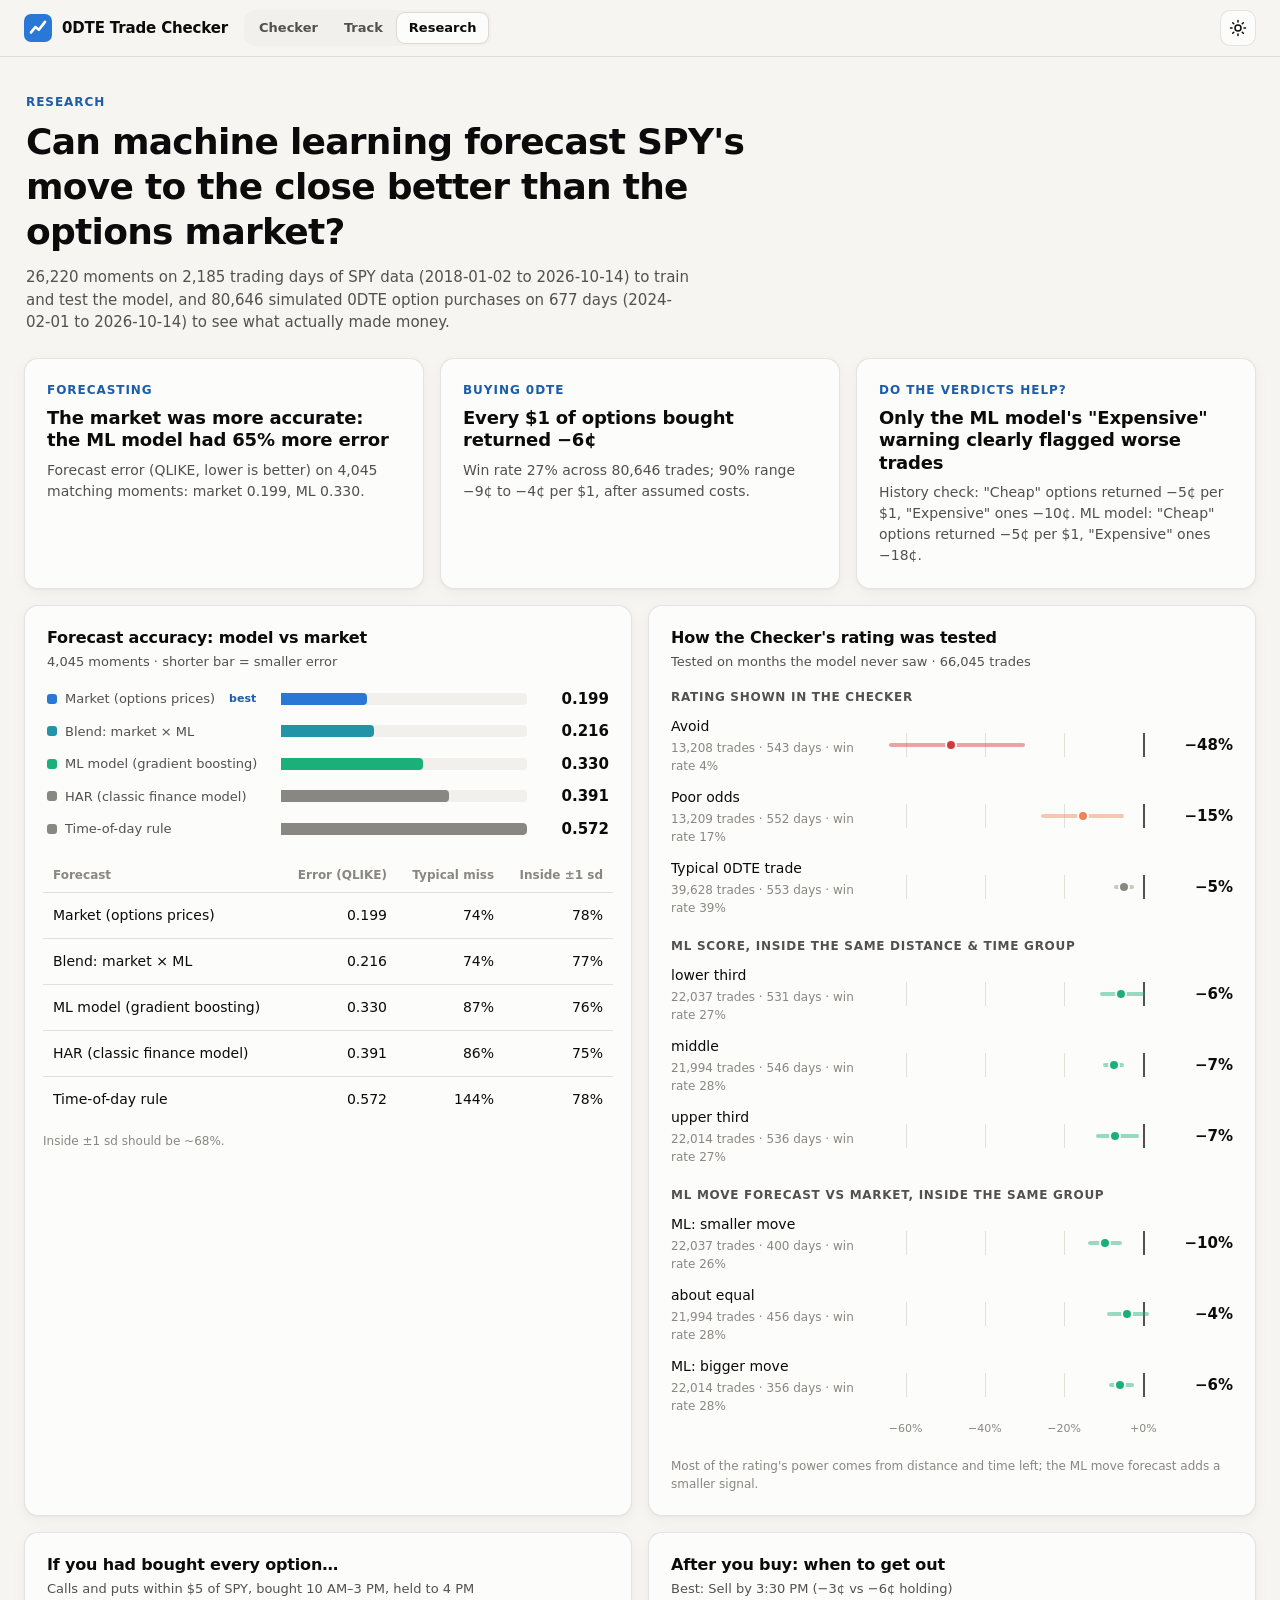
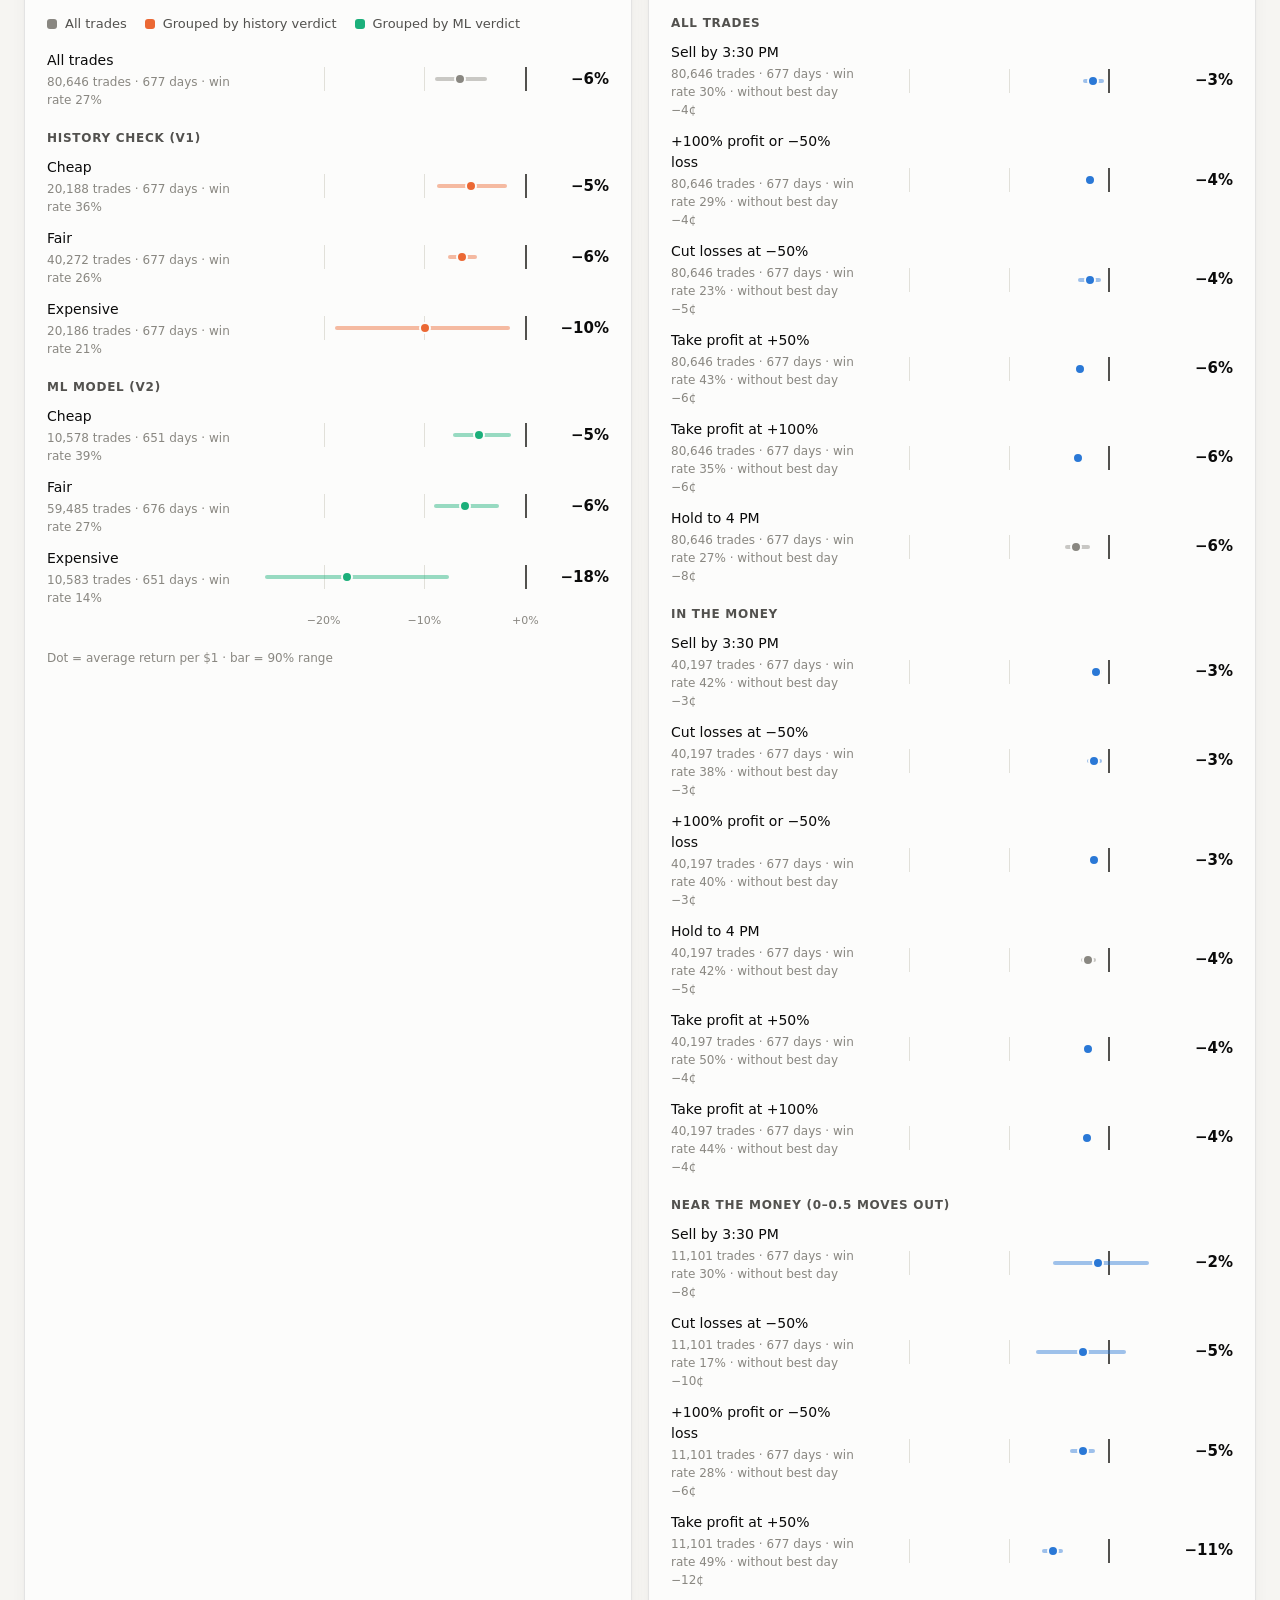
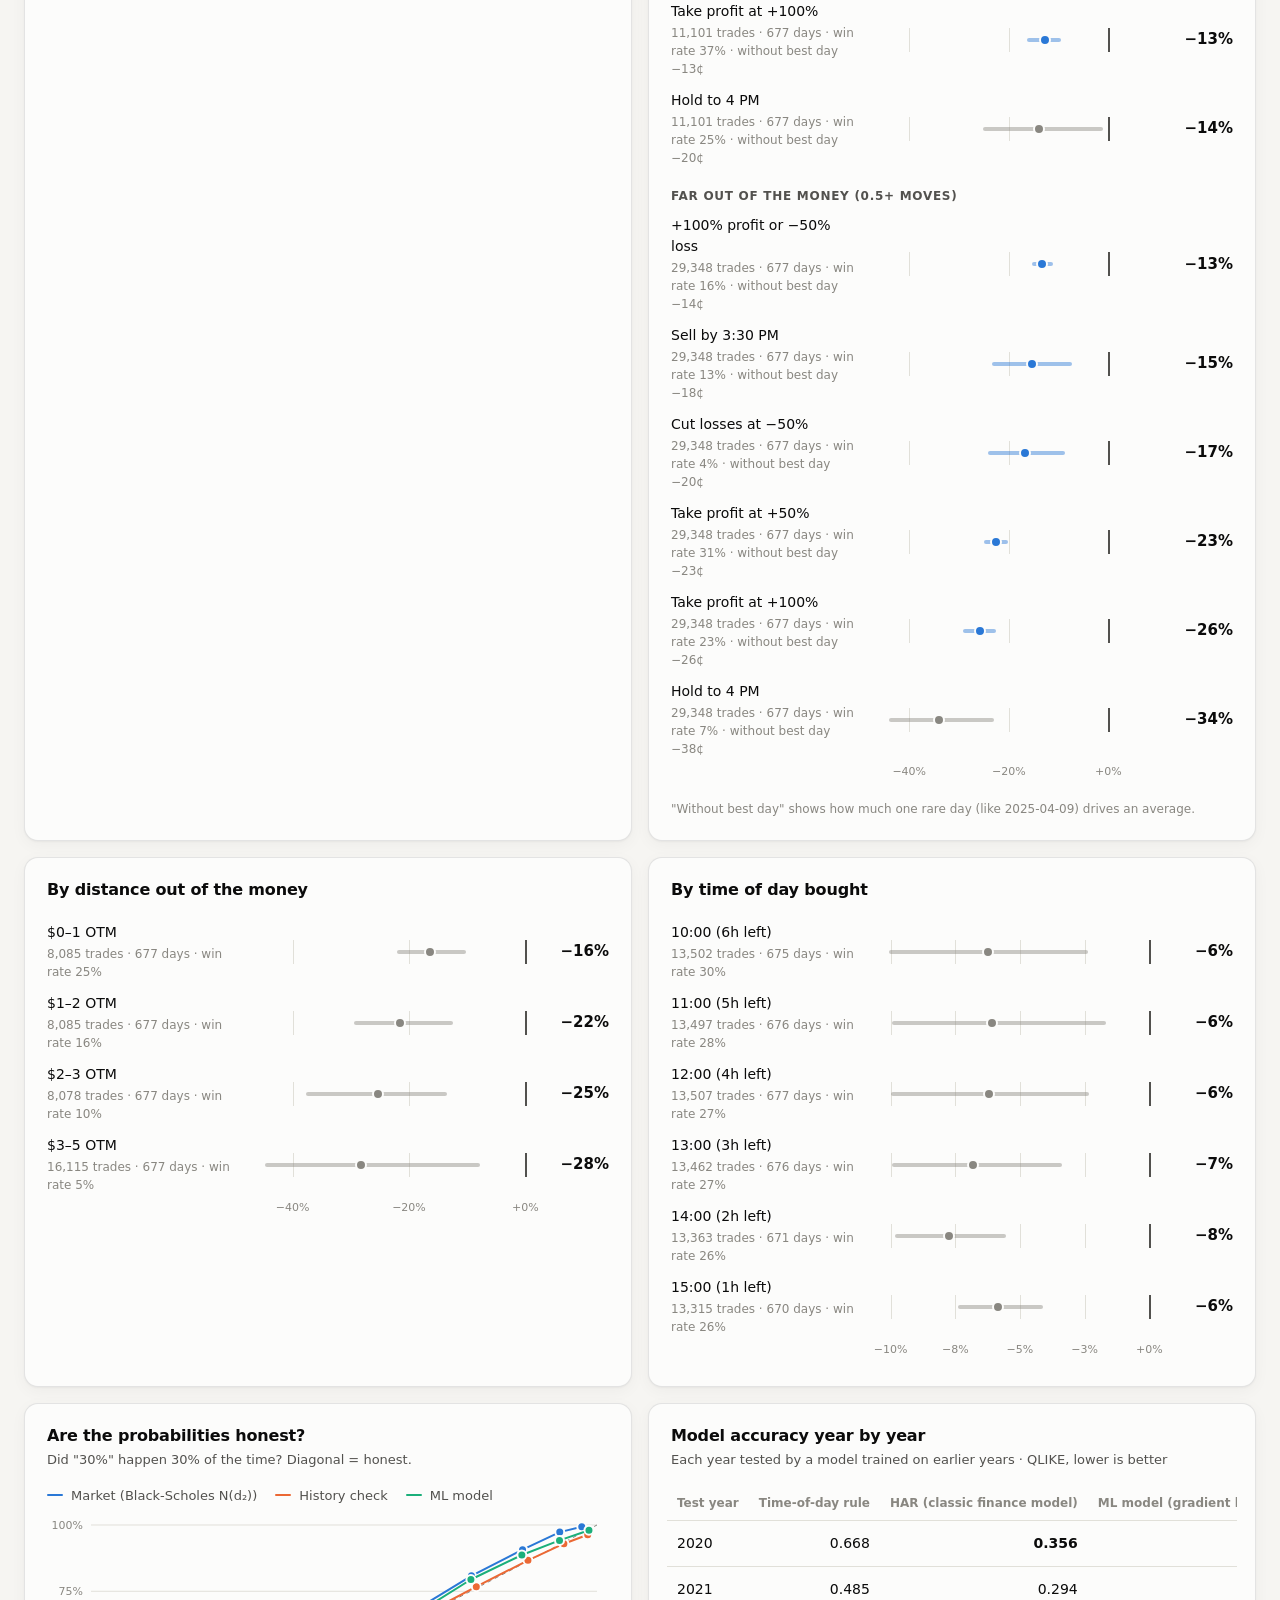
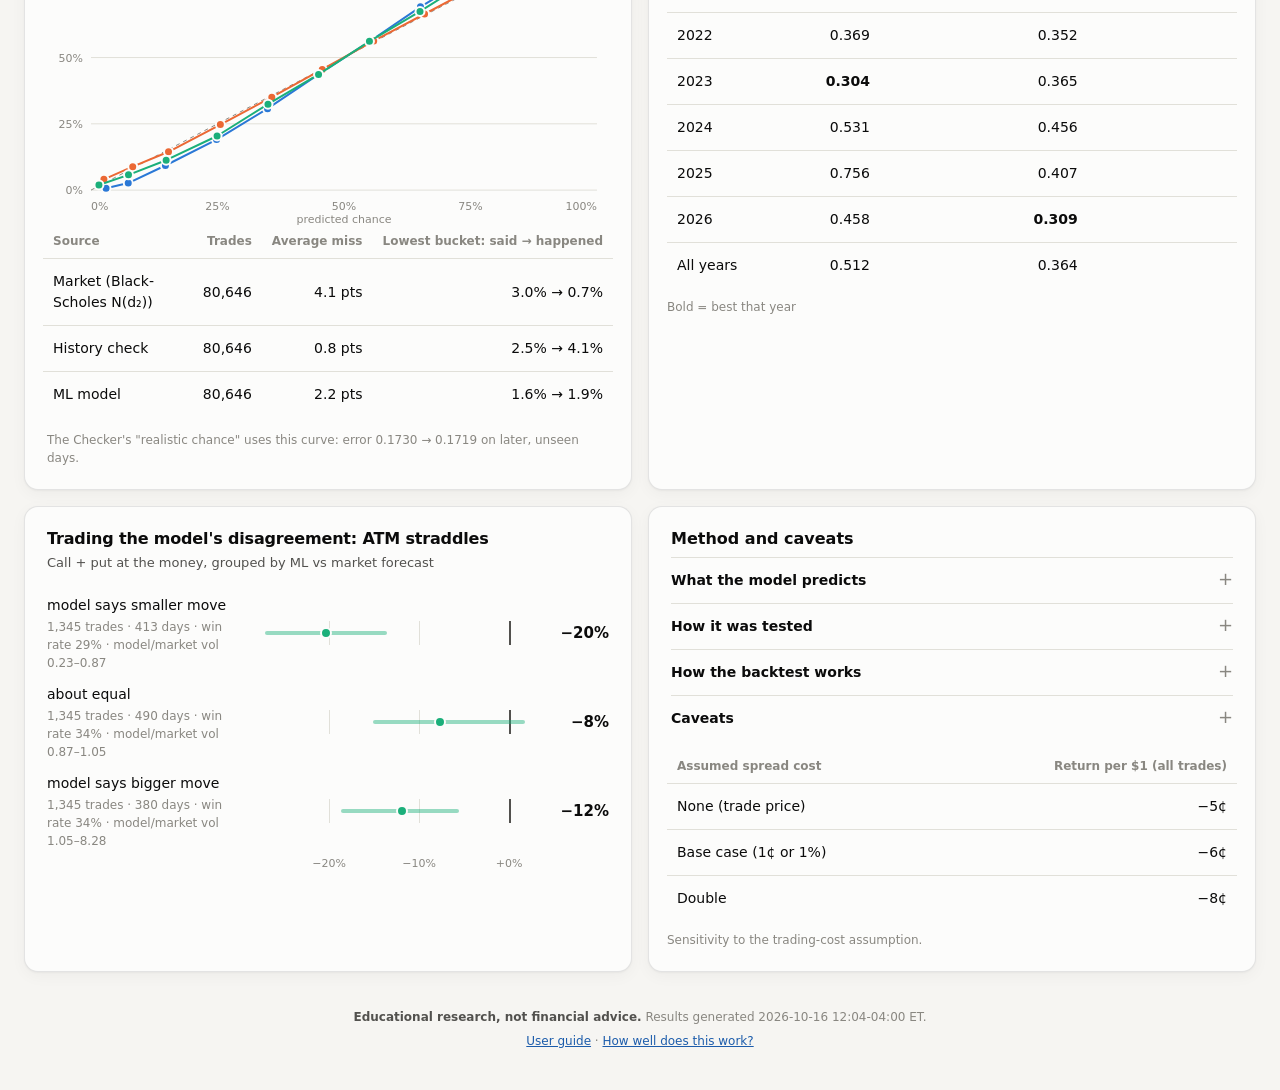
==== web/research.html @ 6789dfda "Add ML trade rating, backtest research, tracker, and trading-desk UI Research (research/, data/archi" ====
<!doctype html>
<html lang="en">
<head>
  <meta charset="utf-8">
  <meta name="viewport" content="width=device-width, initial-scale=1">
  <title>0DTE Research</title>
  <meta name="description" content="Backtest of buying 0DTE SPY options, and whether a machine-learning model forecasts SPY's move to the close better than the options market.">
  <link rel="icon" href="data:image/svg+xml,<svg xmlns='http://www.w3.org/2000/svg' viewBox='0 0 32 32'><rect width='32' height='32' rx='8' fill='%232a78d6'/><path d='M8 21l5-6 4 3 7-9' stroke='white' stroke-width='3' fill='none' stroke-linecap='round' stroke-linejoin='round'/></svg>">
  <link rel="stylesheet" href="styles.css">
  <script>
    try { const t = localStorage.getItem("theme"); if (t) document.documentElement.dataset.theme = t; } catch (e) {}
  </script>
</head>
<body class="app">
  <header class="topbar">
    <div class="topbar-inner">
      <a class="brand" href="/" aria-label="0DTE Trade Checker home">
        <svg class="brand-mark" viewBox="0 0 32 32" aria-hidden="true"><rect width="32" height="32" rx="8"/><path d="M8 21l5-6 4 3 7-9"/></svg>
        <span>0DTE Trade Checker</span>
      </a>
      <nav class="nav" aria-label="Pages">
        <a href="/">Checker</a>
        <a href="track.html">Track</a>
        <a href="research.html" aria-current="page">Research</a>
      </nav>
      <div class="topbar-actions" style="margin-left:auto">
        <button class="icon-btn" id="theme-toggle" type="button" aria-label="Toggle dark mode" title="Theme">
          <svg class="i-sun" viewBox="0 0 24 24" aria-hidden="true"><circle cx="12" cy="12" r="4"/><path d="M12 2v2M12 20v2M4.9 4.9l1.4 1.4M17.7 17.7l1.4 1.4M2 12h2M20 12h2M4.9 19.1l1.4-1.4M17.7 6.3l1.4-1.4"/></svg>
          <svg class="i-moon" viewBox="0 0 24 24" aria-hidden="true"><path d="M21 12.8A9 9 0 1 1 11.2 3a7 7 0 0 0 9.8 9.8z"/></svg>
        </button>
      </div>
    </div>
  </header>

  <main class="research">
    <section class="research-hero">
      <p class="eyebrow">Research</p>
      <h1>Can machine learning forecast SPY's move to the close better than the options market?</h1>
      <p class="lede" id="lede">Loading results…</p>
    </section>

    <div class="findings" id="findings"></div>

    <article class="card">
      <div class="card-head">
        <h3>Forecast accuracy: model vs market</h3>
        <p class="card-sub" id="vs-sub"></p>
      </div>
      <div class="hbar-chart" id="vs-chart"></div>
      <div class="table-wrap"><table class="data-table" id="vs-table"></table></div>
    </article>

    <article class="card">
      <div class="card-head">
        <h3>How the Checker's rating was tested</h3>
        <p class="card-sub" id="score-sub"></p>
      </div>
      <div class="dot-chart" id="score-chart"></div>
      <p class="fineprint" id="score-fine"></p>
    </article>

    <article class="card">
      <div class="card-head">
        <h3>If you had bought every option…</h3>
        <p class="card-sub" id="bt-sub"></p>
      </div>
      <div class="legend" id="bt-legend"></div>
      <div class="dot-chart" id="bt-chart"></div>
      <p class="fineprint">Dot = average return per $1 · bar = 90% range</p>
    </article>

    <article class="card">
      <div class="card-head">
        <h3>After you buy: when to get out</h3>
        <p class="card-sub" id="exits-sub"></p>
      </div>
      <div class="dot-chart" id="exits-chart"></div>
      <p class="fineprint" id="exits-fine"></p>
    </article>

    <div class="two-col">
      <article class="card">
        <div class="card-head">
          <h3>By distance out of the money</h3>
          
        </div>
        <div class="dot-chart" id="otm-chart"></div>
      </article>
      <article class="card">
        <div class="card-head">
          <h3>By time of day bought</h3>
          
        </div>
        <div class="dot-chart" id="time-chart"></div>
      </article>
    </div>

    <article class="card">
      <div class="card-head">
        <h3>Are the probabilities honest?</h3>
        <p class="card-sub">Did "30%" happen 30% of the time? Diagonal = honest.</p>
      </div>
      <div class="legend" id="cal-legend"></div>
      <figure class="chart calib" id="cal-chart"></figure>
      <div class="table-wrap"><table class="data-table" id="cal-table"></table></div>
      <p class="fineprint" id="cal-fix"></p>
    </article>

    <article class="card">
      <div class="card-head">
        <h3>Model accuracy year by year</h3>
        <p class="card-sub">Each year tested by a model trained on earlier years · QLIKE, lower is better</p>
      </div>
      <div class="table-wrap"><table class="data-table" id="year-table"></table></div>
    </article>

    <article class="card">
      <div class="card-head">
        <h3>Trading the model's disagreement: ATM straddles</h3>
        <p class="card-sub" id="straddle-sub"></p>
      </div>
      <div class="dot-chart" id="straddle-chart"></div>
    </article>

    <article class="card explainer">
      <h3>Method and caveats</h3>
      <details>
        <summary>What the model predicts</summary>
        <p>The realized variance of SPY from the decision time to the 4 PM close (sum of squared 5-minute log returns). That's exactly what an option's price bets on: the market's version is implied variance = IV² × time left. Features use only information available at that moment: today's volatility so far, the overnight gap, yesterday's / last week's / last month's volatility, the usual volatility for this time of day, the previous VIX close and the day of week.</p>
      </details>
      <details>
        <summary>How it was tested</summary>
        <p>Walk-forward: to score year Y, models are trained only on years before Y. Model-vs-market comparisons use the moments where both exist (top of each hour, 2024 onward, when 0DTE option history is available). The live model on the checker page is retrained on all data.</p>
      </details>
      <details>
        <summary>How the backtest works</summary>
        <p>For each day, at 10:00–15:00 on the hour, every call and put within $5 of SPY is "bought" at its last trade price plus an assumed half-spread (1¢ or 1%, whichever is larger) and held to the close. The history verdict uses only days before the trade.</p>
      </details>
      <details>
        <summary>Caveats</summary>
        <ul>
          <li>Option prices are trades, not bid/ask quotes (not available historically on the free feed), so entry cost is an assumption. The cost table below shows how much it matters.</li>
          <li>Options history covers 2024 onward only, a short and specific period.</li>
          <li>Some days are missing from the free archive.</li>
          <li>Past performance doesn't predict future results. Nothing here is a trading recommendation.</li>
        </ul>
      </details>
      <div class="table-wrap" style="margin-top:8px"><table class="data-table" id="cost-table"></table></div>
    </article>
  </main>

  <footer class="footer">
    <p><b>Educational research, not financial advice.</b> <span id="generated"></span></p>
    <p><a href="https://github.com/rishabhsrinivasan657-design/0dte-trade-checker/blob/main/docs/USER_GUIDE.md" target="_blank" rel="noopener">User guide</a> · <a href="research.html">How well does this work?</a></p>
  </footer>
  <div class="tooltip" id="tooltip" role="tooltip" hidden></div>
  <script src="research.js" type="module"></script>
</body>
</html>
---- web/styles.css ----
/* ---------- Tokens ---------- */
:root {
  color-scheme: light;
  --page: #f6f5f2;
  --surface: #fcfcfb;
  --surface-2: #f1f0ec;
  --ink: #0b0b0b;
  --ink-2: #52514e;
  --muted: #898781;
  --grid: #e1e0d9;
  --axis: #c3c2b7;
  --border: rgba(11, 11, 11, 0.10);
  --accent: #2a78d6;
  --accent-ink: #1c5cab;
  --accent-wash: rgba(42, 120, 214, 0.10);
  --series-1: #2a78d6;
  --series-2: #eb6834;
  --series-3: #1baf7a;
  --div-pos: #2a78d6;
  --div-neg: #e34948;
  --div-mid: #f0efec;
  --good: #0ca30c;
  --good-text: #006300;
  --good-wash: rgba(12, 163, 12, 0.10);
  --critical: #d03b3b;
  --critical-text: #b42828;
  --critical-wash: rgba(208, 59, 59, 0.10);
  --neutral-wash: rgba(137, 135, 129, 0.14);
  --warn-wash: rgba(250, 178, 25, 0.16);
  --shadow: 0 1px 2px rgba(11, 11, 11, 0.04), 0 4px 16px rgba(11, 11, 11, 0.04);
  --radius: 14px;
  --font: system-ui, -apple-system, "Segoe UI", Roboto, sans-serif;
}
@media (prefers-color-scheme: dark) {
  :root:not([data-theme="light"]) {
    color-scheme: dark;
    --page: #0d0d0d;
    --surface: #1a1a19;
    --surface-2: #232321;
    --ink: #ffffff;
    --ink-2: #c3c2b7;
    --muted: #898781;
    --grid: #2c2c2a;
    --axis: #383835;
    --border: rgba(255, 255, 255, 0.10);
    --accent: #3987e5;
    --accent-ink: #86b6ef;
    --accent-wash: rgba(57, 135, 229, 0.16);
    --series-1: #3987e5;
    --series-2: #d95926;
    --series-3: #199e70;
    --div-pos: #3987e5;
    --div-neg: #e66767;
    --div-mid: #383835;
    --good-text: #0ca30c;
    --good-wash: rgba(12, 163, 12, 0.16);
    --critical-text: #e66767;
    --critical-wash: rgba(208, 59, 59, 0.18);
    --neutral-wash: rgba(137, 135, 129, 0.18);
    --warn-wash: rgba(250, 178, 25, 0.12);
    --shadow: none;
  }
}
:root[data-theme="dark"] {
  color-scheme: dark;
  --page: #0d0d0d;
  --surface: #1a1a19;
  --surface-2: #232321;
  --ink: #ffffff;
  --ink-2: #c3c2b7;
  --muted: #898781;
  --grid: #2c2c2a;
  --axis: #383835;
  --border: rgba(255, 255, 255, 0.10);
  --accent: #3987e5;
  --accent-ink: #86b6ef;
  --accent-wash: rgba(57, 135, 229, 0.16);
  --series-1: #3987e5;
  --series-2: #d95926;
  --series-3: #199e70;
  --div-pos: #3987e5;
  --div-neg: #e66767;
  --div-mid: #383835;
  --good-text: #0ca30c;
  --good-wash: rgba(12, 163, 12, 0.16);
  --critical-text: #e66767;
  --critical-wash: rgba(208, 59, 59, 0.18);
  --neutral-wash: rgba(137, 135, 129, 0.18);
  --warn-wash: rgba(250, 178, 25, 0.12);
  --shadow: none;
}

/* ---------- Base ---------- */
*, *::before, *::after { box-sizing: border-box; }
html { -webkit-text-size-adjust: 100%; }
body {
  margin: 0;
  background: var(--page);
  color: var(--ink);
  font: 15px/1.5 var(--font);
  -webkit-font-smoothing: antialiased;
}
h1, h2, h3 { margin: 0; line-height: 1.25; }
p { margin: 0; }
b { font-weight: 600; }
button, input, select { font: inherit; color: inherit; }
[hidden] { display: none !important; }
:focus-visible { outline: 2px solid var(--accent); outline-offset: 2px; border-radius: 6px; }

/* ---------- Top bar ---------- */
.topbar {
  position: sticky; top: 0; z-index: 10;
  background: color-mix(in srgb, var(--page) 85%, transparent);
  backdrop-filter: saturate(1.4) blur(10px);
  -webkit-backdrop-filter: saturate(1.4) blur(10px);
  border-bottom: 1px solid var(--border);
}
.topbar-inner {
  max-width: 1200px; margin: 0 auto; padding: 10px 24px;
  display: flex; align-items: center; gap: 16px;
}
.brand { display: flex; align-items: center; gap: 10px; color: var(--ink); text-decoration: none; font-weight: 650; letter-spacing: -0.01em; }
.brand-mark { width: 28px; height: 28px; flex: none; }
.brand-mark rect { fill: var(--accent); }
.brand-mark path { stroke: #fff; stroke-width: 3; fill: none; stroke-linecap: round; stroke-linejoin: round; }
.nav { display: flex; gap: 2px; padding: 3px; border-radius: 10px; background: var(--surface-2); }
.nav a { padding: 5px 12px; border-radius: 8px; font-size: 13px; font-weight: 600; color: var(--ink-2); text-decoration: none; }
.nav a:hover { color: var(--ink); }
.nav a[aria-current="page"] { background: var(--surface); color: var(--ink); box-shadow: 0 0 0 1px var(--border); }
.market-pill {
  margin-left: auto;
  display: flex; align-items: center; gap: 8px;
  padding: 6px 12px; border-radius: 999px;
  background: var(--surface); border: 1px solid var(--border);
  font-size: 13px; color: var(--ink-2); white-space: nowrap; overflow: hidden; text-overflow: ellipsis;
  min-width: 0;
}
.market-pill b { color: var(--ink); font-variant-numeric: tabular-nums; }
.dot { width: 8px; height: 8px; border-radius: 50%; background: var(--muted); flex: none; }
.dot.live { background: var(--good); box-shadow: 0 0 0 3px var(--good-wash); animation: pulse 2s ease-in-out infinite; }
@keyframes pulse { 50% { box-shadow: 0 0 0 6px transparent; } }
@media (prefers-reduced-motion: reduce) { .dot.live { animation: none; } }
.topbar-actions { display: flex; gap: 6px; }
.icon-btn {
  width: 36px; height: 36px; display: grid; place-items: center;
  border-radius: 10px; border: 1px solid var(--border); background: var(--surface); cursor: pointer;
}
.icon-btn:hover { background: var(--surface-2); }
.icon-btn svg { width: 18px; height: 18px; stroke: currentColor; stroke-width: 2; fill: none; stroke-linecap: round; stroke-linejoin: round; }
.icon-btn.spinning svg { animation: spin 0.8s linear infinite; }
@keyframes spin { to { transform: rotate(360deg); } }
.i-moon { display: none; }
:root[data-theme="dark"] .i-sun { display: none; }
:root[data-theme="dark"] .i-moon { display: block; }
@media (prefers-color-scheme: dark) {
  :root:not([data-theme="light"]) .i-sun { display: none; }
  :root:not([data-theme="light"]) .i-moon { display: block; }
}

/* ---------- Layout ---------- */
.layout {
  max-width: 1200px; margin: 0 auto; padding: 24px;
  display: grid; grid-template-columns: 340px minmax(0, 1fr); gap: 24px; align-items: start;
}
.panel, .card {
  background: var(--surface); border: 1px solid var(--border);
  border-radius: var(--radius); box-shadow: var(--shadow);
}
.results { display: flex; flex-direction: column; gap: 16px; min-width: 0; transition: opacity 0.2s; }
.results.loading #result-body { opacity: 0.55; pointer-events: none; }
#result-body { display: flex; flex-direction: column; gap: 16px; transition: opacity 0.2s; }

/* ---------- Input panel ---------- */
.input-panel { padding: 22px; position: sticky; top: 76px; }
.panel-title { font-size: 20px; letter-spacing: -0.01em; }
.panel-sub { color: var(--ink-2); margin-top: 6px; font-size: 14px; }
form { margin-top: 18px; display: flex; flex-direction: column; gap: 18px; }
.field { border: 0; margin: 0; padding: 0; min-width: 0; }
.label { display: block; font-size: 13px; font-weight: 600; color: var(--ink-2); margin-bottom: 8px; padding: 0; }

.segmented { display: grid; grid-template-columns: 1fr 1fr; gap: 6px; padding: 4px; background: var(--surface-2); border-radius: 12px; }
.segmented label { cursor: pointer; }
.segmented input { position: absolute; opacity: 0; pointer-events: none; }
.segmented span { display: flex; flex-direction: column; align-items: center; padding: 8px 6px; border-radius: 9px; transition: background 0.15s; }
.segmented small { color: var(--muted); font-size: 12px; }
.segmented input:checked + span { background: var(--surface); box-shadow: 0 0 0 1px var(--border), 0 1px 3px rgba(0,0,0,0.08); }
.segmented input:checked + span b { color: var(--accent-ink); }
.segmented input:focus-visible + span { outline: 2px solid var(--accent); }

.select-wrap { position: relative; }
.select-wrap::after {
  content: ""; position: absolute; right: 14px; top: 50%; width: 8px; height: 8px;
  border-right: 2px solid var(--muted); border-bottom: 2px solid var(--muted);
  transform: translateY(-70%) rotate(45deg); pointer-events: none;
}
select, .money-input {
  width: 100%; height: 44px; border-radius: 10px; border: 1px solid var(--border);
  background: var(--surface); padding: 0 14px;
}
select { appearance: none; -webkit-appearance: none; font-variant-numeric: tabular-nums; cursor: pointer; }
select:focus, .money-input:focus-within { outline: 2px solid var(--accent); outline-offset: -1px; }
.money-input { display: flex; align-items: center; gap: 6px; }
.money-input span { color: var(--muted); }
.money-input input { border: 0; background: none; outline: none; width: 100%; height: 100%; font-variant-numeric: tabular-nums; font-size: 16px; }
.quote-chips { display: flex; gap: 6px; margin-top: 8px; flex-wrap: wrap; }
.chip {
  border: 1px solid var(--border); background: var(--surface-2); border-radius: 999px;
  padding: 3px 10px; font-size: 12px; color: var(--ink-2); cursor: pointer; font-variant-numeric: tabular-nums;
}
.chip:hover { border-color: var(--accent); }
.chip.active { background: var(--accent-wash); border-color: var(--accent); color: var(--ink); }
.hint { font-size: 12px; color: var(--muted); margin-top: 8px; }
.btn-primary {
  height: 46px; border: 0; border-radius: 11px; cursor: pointer;
  background: var(--accent); color: #fff; font-weight: 600; letter-spacing: 0.01em;
}
.btn-primary:hover { filter: brightness(1.06); }
.btn-primary:disabled { opacity: 0.6; cursor: progress; }
.mini-market { margin-top: 18px; padding-top: 16px; border-top: 1px solid var(--border); display: grid; gap: 6px; font-size: 13px; }
.mini-row { display: flex; justify-content: space-between; gap: 12px; color: var(--ink-2); }
.mini-row b { color: var(--ink); font-variant-numeric: tabular-nums; }

/* ---------- Notes ---------- */
.notes { display: flex; flex-direction: column; gap: 8px; }
.note {
  display: flex; gap: 10px; align-items: flex-start;
  padding: 10px 14px; border-radius: 12px; font-size: 13px; color: var(--ink-2);
  background: var(--warn-wash); border: 1px solid var(--border);
}
.note.error { background: var(--critical-wash); color: var(--ink); }
.note svg { width: 16px; height: 16px; flex: none; margin-top: 2px; stroke: currentColor; stroke-width: 2; fill: none; }

/* ---------- Cards ---------- */
.card { padding: 22px; min-width: 0; }
.card-head { margin-bottom: 16px; }
.card-head h3 { font-size: 16px; letter-spacing: -0.01em; }
.card-sub { color: var(--ink-2); font-size: 13px; margin-top: 4px; }
.fineprint { color: var(--muted); font-size: 12px; margin-top: 14px; }

/* Verdict */
.verdict-card { padding: 26px; }
.verdict-head { display: flex; align-items: center; gap: 12px; flex-wrap: wrap; }
.badge {
  display: inline-flex; align-items: center; gap: 8px;
  padding: 6px 14px 6px 10px; border-radius: 999px; font-weight: 700; font-size: 15px; letter-spacing: 0.01em;
  white-space: nowrap; flex: none;
}
.badge svg { width: 18px; height: 18px; stroke: currentColor; stroke-width: 2.4; fill: none; stroke-linecap: round; stroke-linejoin: round; }
.badge.cheap { background: var(--good-wash); color: var(--good-text); }
.badge.fair { background: var(--neutral-wash); color: var(--ink-2); }
.badge.expensive { background: var(--critical-wash); color: var(--critical-text); }
.verdict-option { color: var(--ink-2); font-size: 14px; font-variant-numeric: tabular-nums; }
.verdict-line { font-size: clamp(20px, 2.4vw, 26px); font-weight: 600; letter-spacing: -0.015em; margin-top: 14px; max-width: 46ch; }
.compare { margin-top: 20px; display: grid; gap: 12px; }
.compare-row { display: grid; grid-template-columns: minmax(0, 220px) minmax(0, 1fr) 68px; align-items: center; gap: 14px; }
.compare-label { font-size: 13px; color: var(--ink-2); display: flex; align-items: center; gap: 8px; }
.swatch { width: 10px; height: 10px; border-radius: 3px; flex: none; }
.track { height: 12px; background: var(--surface-2); border-radius: 0 4px 4px 0; position: relative; overflow: hidden; }
.fill { position: absolute; inset: 0 auto 0 0; border-radius: 0 4px 4px 0; transition: width 0.5s cubic-bezier(.2,.8,.2,1); }
.compare-value { font-weight: 650; font-variant-numeric: tabular-nums; text-align: right; white-space: nowrap; }

/* Price map (vertical positions are set in app.js) */
.price-map { position: relative; height: 120px; margin: 4px 6px 0; }
.pm-axis { position: absolute; left: 0; right: 0; height: 2px; background: var(--axis); border-radius: 2px; }
.pm-band { position: absolute; height: 26px; background: var(--accent-wash); border: 1px solid color-mix(in srgb, var(--series-1) 35%, transparent); border-radius: 6px; }
.pm-gap { position: absolute; height: 4px; border-radius: 2px; background: var(--series-2); opacity: 0.85; }
.pm-mark { position: absolute; display: flex; flex-direction: column; align-items: center; }
.pm-text { font-size: 12px; color: var(--ink-2); white-space: nowrap; text-align: center; line-height: 1.25; }
.pm-text b { color: var(--ink); font-variant-numeric: tabular-nums; display: block; }
.pm-stem { width: 2px; background: var(--axis); }
.pm-dot { width: 12px; height: 12px; border-radius: 50%; border: 2px solid var(--surface); flex: none; }

/* Trades like this one */
.similar-card .eyebrow { margin-bottom: 6px; }
.similar-line { font-size: clamp(19px, 2.2vw, 23px); font-weight: 650; letter-spacing: -0.015em; }
.similar-line .neg { color: var(--critical-text); }
.similar-line .pos { color: var(--good-text); }
.mini-stats { display: grid; grid-template-columns: repeat(3, minmax(0, 1fr)); gap: 12px; margin-top: 16px; }
.mini-stat { background: var(--surface-2); border-radius: 10px; padding: 12px 14px; min-width: 0; }
.mini-stat .k { font-size: 12px; color: var(--ink-2); }
.mini-stat .v { font-size: 20px; font-weight: 650; margin-top: 2px; font-variant-numeric: tabular-nums; }
.mini-stat .s { font-size: 12px; color: var(--muted); }
@media (max-width: 640px) { .mini-stats { grid-template-columns: minmax(0, 1fr); } }

/* ML model card */
.model-flag { display: flex; gap: 10px; align-items: flex-start; padding: 12px 14px; border-radius: 10px; margin-bottom: 18px; font-size: 14px; }
.model-flag svg { width: 18px; height: 18px; flex: none; margin-top: 1px; stroke: currentColor; stroke-width: 2.2; fill: none; stroke-linecap: round; stroke-linejoin: round; }
.model-flag.flagged { background: var(--critical-wash); color: var(--ink); }
.model-flag.flagged svg { color: var(--critical-text); }
.model-flag.clear { background: var(--surface-2); color: var(--ink-2); }
.model-head { display: flex; justify-content: space-between; align-items: flex-start; gap: 12px; }
.model-group { margin-top: 4px; }
.model-group + .model-group { margin-top: 18px; }
.model-group h4 { margin: 0 0 10px; font-size: 13px; font-weight: 600; color: var(--ink-2); }
.model-empty { color: var(--ink-2); font-size: 14px; padding: 6px 0 2px; }
.model-empty a, .fineprint a { color: var(--accent-ink); }

/* Tiles */
.tiles { display: grid; grid-template-columns: repeat(4, minmax(0, 1fr)); gap: 16px; }
.tile { padding: 18px; display: flex; flex-direction: column; gap: 4px; }
.tile-label { font-size: 13px; color: var(--ink-2); }
.tile-value { font-size: 26px; font-weight: 650; letter-spacing: -0.02em; margin-top: 2px; }
.tile-sub { font-size: 12px; color: var(--muted); }
.tile-sub b { color: var(--ink-2); font-variant-numeric: tabular-nums; }

/* History table */
.table-wrap { overflow-x: auto; margin: 0 -4px; }
.data-table { width: 100%; border-collapse: collapse; font-size: 14px; font-variant-numeric: tabular-nums; }
.data-table th { text-align: left; font-size: 12px; font-weight: 600; color: var(--muted); padding: 8px 10px; border-bottom: 1px solid var(--grid); white-space: nowrap; }
.data-table td { padding: 12px 10px; border-bottom: 1px solid var(--grid); white-space: nowrap; }
.data-table tr:last-child td { border-bottom: 0; }
.data-table td.num, .data-table th.num { text-align: right; }
.data-table tr.used td { background: var(--accent-wash); }
.data-table tr.used td:first-child { border-radius: 8px 0 0 8px; }
.data-table tr.used td:last-child { border-radius: 0 8px 8px 0; }
.data-table tr.market td { color: var(--ink-2); }
.used-tag { font-size: 11px; color: var(--accent-ink); margin-left: 6px; font-weight: 600; }
.cell-sub { font-size: 12px; color: var(--muted); margin-top: 2px; }
.data-table td:first-child { white-space: normal; }

/* Charts */
.legend { display: flex; gap: 18px; flex-wrap: wrap; font-size: 13px; color: var(--ink-2); margin-bottom: 10px; }
.legend span { display: inline-flex; align-items: center; gap: 8px; }
.line-key { width: 16px; height: 2px; border-radius: 2px; display: inline-block; }
.charts { display: grid; grid-template-columns: 1fr 1fr; gap: 20px; }
.chart { margin: 0; min-width: 0; }
.chart figcaption { font-size: 13px; color: var(--ink-2); margin-bottom: 6px; }
.chart svg { display: block; width: 100%; height: 220px; overflow: visible; touch-action: pan-y; }
.chart .grid line { stroke: var(--grid); stroke-width: 1; }
.chart .axis text { fill: var(--muted); font-size: 11px; font-variant-numeric: tabular-nums; }
.chart .baseline { stroke: var(--axis); stroke-width: 1; }
.chart .series { fill: none; stroke-width: 2; stroke-linejoin: round; stroke-linecap: round; }
.chart .now line { stroke: var(--muted); stroke-width: 1; }
.chart .now text { fill: var(--muted); font-size: 11px; }
.chart .crosshair { stroke: var(--ink-2); stroke-width: 1; }
.chart .hover-dot { stroke: var(--surface); stroke-width: 2; }
.tooltip {
  position: fixed; z-index: 30; pointer-events: none;
  background: var(--surface); border: 1px solid var(--border); border-radius: 10px;
  box-shadow: 0 6px 24px rgba(0,0,0,0.12); padding: 8px 10px; font-size: 12px; min-width: 150px;
}
.tooltip .tt-title { color: var(--muted); margin-bottom: 4px; }
.tooltip .tt-row { display: flex; align-items: center; gap: 8px; justify-content: space-between; }
.tooltip .tt-row span { display: inline-flex; align-items: center; gap: 6px; color: var(--ink-2); }
.tooltip .tt-row b { font-variant-numeric: tabular-nums; color: var(--ink); }

/* Explainer */
.explainer h3 { font-size: 16px; margin-bottom: 8px; }
.explainer details { border-top: 1px solid var(--grid); }
.explainer summary { cursor: pointer; padding: 12px 0; font-weight: 600; font-size: 14px; list-style: none; display: flex; justify-content: space-between; }
.explainer summary::-webkit-details-marker { display: none; }
.explainer summary::after { content: "+"; color: var(--muted); font-weight: 400; font-size: 18px; line-height: 1; }
.explainer details[open] summary::after { content: "−"; }
.explainer details p, .explainer details ul { color: var(--ink-2); font-size: 14px; padding-bottom: 14px; margin: 0; max-width: 72ch; }
.explainer ul { padding-left: 18px; display: grid; gap: 4px; }

/* Skeleton */
.empty-state { display: flex; flex-direction: column; gap: 16px; }
.skeleton { height: 110px; border-radius: var(--radius); background: linear-gradient(90deg, var(--surface) 0%, var(--surface-2) 50%, var(--surface) 100%); background-size: 200% 100%; animation: shimmer 1.4s infinite; border: 1px solid var(--border); }
.skeleton.tall { height: 220px; }
@keyframes shimmer { to { background-position: -200% 0; } }

/* Footer */
.footer { max-width: 1200px; margin: 0 auto; padding: 8px 24px 40px; color: var(--muted); font-size: 12px; text-align: center; }
.footer b { color: var(--ink-2); }
.footer p + p { margin-top: 6px; }
.footer a { color: var(--accent-ink); }

/* ---------- Responsive ---------- */
@media (max-width: 1080px) {
  .tiles { grid-template-columns: repeat(2, minmax(0, 1fr)); }
}
@media (max-width: 900px) {
  .layout { grid-template-columns: minmax(0, 1fr); }
  .input-panel { position: static; }
  .charts { grid-template-columns: minmax(0, 1fr); }
}
@media (max-width: 640px) {
  .topbar-inner { padding: 10px 16px; gap: 10px; }
  .brand span { display: none; }
  .nav a { padding: 5px 8px; font-size: 12px; }
  .topbar-actions { gap: 4px; }
  .icon-btn { width: 32px; height: 32px; }
  .pill-extra { display: none; }
  .layout { padding: 16px; gap: 16px; }
  .card, .input-panel { padding: 18px; }
  .verdict-card { padding: 20px; }
  .compare-row { grid-template-columns: minmax(0, 1fr) 64px; gap: 6px 10px; }
  .model-head { flex-direction: column; }
  .compare-row .compare-label { grid-column: 1 / -1; }
  .tile { padding: 14px; }
  .tile-value { font-size: 22px; }
  .footer { padding: 8px 16px 32px; }
}
@media (max-width: 380px) {
  .tiles { grid-template-columns: minmax(0, 1fr); }
}

/* ---------- Research page ---------- */
.research { max-width: 1000px; margin: 0 auto; padding: 32px 24px; display: flex; flex-direction: column; gap: 16px; }
.research-hero { padding: 8px 2px 8px; }
.eyebrow { font-size: 12px; font-weight: 700; letter-spacing: 0.08em; text-transform: uppercase; color: var(--accent-ink); margin-bottom: 8px; }
.research-hero h1 { font-size: clamp(24px, 3.4vw, 36px); letter-spacing: -0.02em; max-width: 24ch; }
.lede { color: var(--ink-2); margin-top: 12px; max-width: 70ch; font-size: 15px; }
.findings { display: grid; grid-template-columns: repeat(3, minmax(0, 1fr)); gap: 16px; }
.finding h2 { font-size: 18px; letter-spacing: -0.01em; }
.finding p:last-child { color: var(--ink-2); font-size: 14px; margin-top: 8px; }
.two-col { display: grid; grid-template-columns: repeat(2, minmax(0, 1fr)); gap: 16px; }
.hbar-chart { display: grid; gap: 10px; margin-bottom: 18px; }
.data-table caption { caption-side: bottom; text-align: left; font-size: 12px; color: var(--muted); padding-top: 10px; }

.dot-group { font-size: 12px; font-weight: 700; color: var(--ink-2); text-transform: uppercase; letter-spacing: 0.06em; margin: 14px 0 4px; }
.dot-row { display: grid; grid-template-columns: minmax(0, 230px) minmax(0, 1fr) 64px; gap: 14px; align-items: center; padding: 6px 0; border-radius: 8px; }
.dot-row:focus-visible { outline-offset: 0; }
.dot-label { font-size: 14px; min-width: 0; }
.dot-plot { position: relative; height: 24px; }
.dot-grid, .dot-zero { position: absolute; top: 0; bottom: 0; width: 1px; background: var(--grid); }
.dot-zero { background: var(--ink-2); width: 1.5px; }
.dot-ci { position: absolute; top: 10px; height: 4px; border-radius: 2px; opacity: 0.45; }
.dot-mark { position: absolute; top: 6px; width: 12px; height: 12px; margin-left: -6px; border-radius: 50%; border: 2px solid var(--surface); }
.dot-value { font-weight: 650; text-align: right; font-variant-numeric: tabular-nums; white-space: nowrap; }
.dot-axis { padding-top: 0; }
.dot-axis .dot-plot { height: 16px; }
.dot-axis span { position: absolute; transform: translateX(-50%); font-size: 11px; color: var(--muted); font-variant-numeric: tabular-nums; white-space: nowrap; }
.chart.calib svg { height: auto; }
.chart .diag { stroke: var(--muted); stroke-width: 1; stroke-dasharray: 4 4; }

@media (max-width: 860px) {
  .findings, .two-col { grid-template-columns: minmax(0, 1fr); }
}
@media (max-width: 640px) {
  .research { padding: 20px 16px; }
  .dot-row { grid-template-columns: minmax(0, 1fr) 60px; gap: 4px 10px; }
  .dot-row .dot-label { grid-column: 1 / -1; }
  .dot-axis > div:first-child { display: none; }
}

/* ---------- What-if map ---------- */
.whatif { border-collapse: separate; border-spacing: 2px; width: 100%; font-size: 12px; font-variant-numeric: tabular-nums; }
.whatif caption { caption-side: bottom; text-align: left; font-size: 12px; color: var(--muted); padding-top: 10px; }
.whatif th { font-weight: 600; color: var(--muted); padding: 4px 6px; white-space: nowrap; }
.whatif thead th { text-align: center; }
.whatif tbody th { text-align: right; color: var(--ink-2); font-weight: 500; }
.whatif .wi-tag { display: block; font-size: 10px; color: var(--accent-ink); font-weight: 600; line-height: 1; }
.whatif td { text-align: center; padding: 6px 4px; border-radius: 4px; color: var(--ink); min-width: 44px; cursor: default; }
.whatif td.wi-strong { color: #fff; }
.whatif tr.wi-spot th { color: var(--ink); font-weight: 700; }
.whatif td:focus-visible { outline: 2px solid var(--ink); outline-offset: -1px; }
.wi-legend { display: flex; align-items: center; gap: 8px; font-size: 12px; color: var(--ink-2); margin-bottom: 10px; flex-wrap: wrap; }
.wi-ramp { width: 120px; height: 8px; border-radius: 4px; background: linear-gradient(90deg, var(--div-neg), var(--div-mid), var(--div-pos)); }

/* ---------- Tracker ---------- */
.two-fields { display: grid; grid-template-columns: 1.4fr 1fr; gap: 10px; }
.btn-secondary { display: block; text-align: center; padding: 10px; border-radius: 11px; border: 1px solid var(--border);
  color: var(--accent-ink); font-weight: 600; font-size: 14px; text-decoration: none; background: var(--surface); }
.btn-secondary:hover { background: var(--accent-wash); }
.empty-title { font-size: 18px; margin-bottom: 6px; }
.empty-state.card { padding: 26px; }
.pnl-row { display: flex; justify-content: space-between; align-items: center; gap: 16px; flex-wrap: wrap; }
.pnl-value { font-size: clamp(36px, 5vw, 52px); font-weight: 650; letter-spacing: -0.03em; line-height: 1.1; margin: 4px 0 6px; }
.pnl-value.pos { color: var(--good-text); }
.pnl-value.neg { color: var(--critical-text); }
.pnl-pct { font-size: 0.45em; font-weight: 600; letter-spacing: 0; }
.spark { margin: 0; width: 220px; }
.spark svg { width: 100%; height: 64px; display: block; }
.spark figcaption { font-size: 11px; color: var(--muted); text-align: right; }
.spark-zero { stroke: var(--axis); stroke-width: 1; }
.spark-line { fill: none; stroke: var(--series-1); stroke-width: 2; stroke-linejoin: round; stroke-linecap: round; }
.spark-dot { fill: var(--series-1); stroke: var(--surface); stroke-width: 2; }
.hold-card .similar-line .neg { color: var(--critical-text); }
.hold-card .similar-line .pos { color: var(--good-text); }
@media (max-width: 640px) { .spark { width: 100%; } }

@media (max-width: 420px) {
  .market-pill { display: none; }        /* status is repeated in the page (notes / expiry line) */
  .topbar-actions { margin-left: auto; }
}

/* ---------- Decision card ---------- */
.decision-card { padding: 26px; border-width: 1.5px; }
.decision-head { display: flex; align-items: center; gap: 12px; flex-wrap: wrap; }
.rating { display: inline-flex; align-items: center; gap: 9px; padding: 8px 16px 8px 12px; border-radius: 999px;
  font-weight: 750; font-size: 18px; letter-spacing: -0.005em; white-space: nowrap; }
.rating svg { width: 20px; height: 20px; stroke: currentColor; stroke-width: 2.4; fill: none; stroke-linecap: round; stroke-linejoin: round; }
.rating.avoid { background: var(--critical-wash); color: var(--critical-text); }
.rating.poor { background: rgba(236, 131, 90, 0.16); color: #b8562f; }
.rating.typical, .rating.unrated { background: var(--neutral-wash); color: var(--ink-2); }
.decision-line { font-size: clamp(19px, 2.3vw, 24px); font-weight: 600; letter-spacing: -0.015em; margin-top: 14px; max-width: 52ch; }
.key-numbers { display: grid; grid-template-columns: repeat(4, minmax(0, 1fr)); gap: 10px; margin-top: 20px; }
.key-number { background: var(--surface-2); border-radius: 12px; padding: 14px; min-width: 0; }
.key-number .k { font-size: 12px; color: var(--ink-2); }
.key-number .v { font-size: 22px; font-weight: 650; letter-spacing: -0.02em; margin-top: 2px; font-variant-numeric: tabular-nums; }
.key-number .s { font-size: 12px; color: var(--muted); margin-top: 2px; }
.why { margin-top: 20px; }
.why h3 { font-size: 13px; text-transform: uppercase; letter-spacing: 0.06em; color: var(--muted); margin-bottom: 8px; }
.why ul { list-style: none; margin: 0; padding: 0; display: grid; gap: 8px; }
.why li { display: flex; gap: 10px; align-items: flex-start; font-size: 14px; color: var(--ink); }
.why li svg { width: 18px; height: 18px; flex: none; margin-top: 1px; stroke: currentColor; stroke-width: 2.2; fill: none; stroke-linecap: round; stroke-linejoin: round; }
.why li.why-bad svg { color: var(--critical-text); }
.why li.why-good svg { color: var(--good-text); }
.why li.why-neutral svg { color: var(--muted); }
.if-buy { margin-top: 20px; padding: 14px 16px; border-radius: 12px; background: var(--accent-wash);
  display: flex; align-items: center; justify-content: space-between; gap: 14px; font-size: 14px; }
.if-buy .btn-secondary { flex: none; padding: 8px 14px; }
.details-head { margin: 18px 2px 0; }
.details-head h2 { font-size: 20px; letter-spacing: -0.01em; }
.details-head p { color: var(--ink-2); font-size: 14px; margin-top: 2px; }

/* Compare strikes */
.compare-table tr.pick { cursor: pointer; }
.compare-table tr.pick:hover td { background: var(--surface-2); }
.compare-table tr.current td { background: var(--accent-wash); }
.compare-table tr.current td:first-child { border-radius: 8px 0 0 8px; }
.compare-table tr.current td:last-child { border-radius: 0 8px 8px 0; }
.rating-chip { display: inline-block; padding: 2px 10px; border-radius: 999px; font-size: 12px; font-weight: 650; white-space: nowrap; }
.rating-chip.avoid { background: var(--critical-wash); color: var(--critical-text); }
.rating-chip.poor { background: rgba(236, 131, 90, 0.16); color: #b8562f; }
.rating-chip.typical { background: var(--neutral-wash); color: var(--ink-2); }
@media (prefers-color-scheme: dark) { :root:not([data-theme="light"]) .rating.poor, :root:not([data-theme="light"]) .rating-chip.poor { color: #ec835a; } }
:root[data-theme="dark"] .rating.poor, :root[data-theme="dark"] .rating-chip.poor { color: #ec835a; }

@media (max-width: 1080px) { .key-numbers { grid-template-columns: repeat(2, minmax(0, 1fr)); } }
@media (max-width: 640px) {
  .decision-card { padding: 20px; }
  .if-buy { flex-direction: column; align-items: stretch; }
  .compare-table th:nth-child(3), .compare-table td:nth-child(3) { display: none; }
}

/* =====================================================================
   v3 layout: laptop-first trading workspace
   ===================================================================== */
.app .topbar-inner { max-width: 1680px; padding: 10px 24px; }
.app .footer { max-width: 1680px; }

/* Ticker strip in the header */
.ticker { margin-left: auto; display: flex; align-items: center; gap: 12px; min-width: 0; overflow: hidden;
  padding: 6px 14px; border-radius: 10px; background: var(--surface); border: 1px solid var(--border);
  font-size: 13px; white-space: nowrap; }
.tk-sym { font-weight: 700; letter-spacing: 0.02em; }
.tk-last { font-weight: 650; font-size: 15px; font-variant-numeric: tabular-nums; }
.tk-chg { font-weight: 600; font-variant-numeric: tabular-nums; }
.tk-chg.up { color: var(--good-text); }
.tk-chg.down { color: var(--critical-text); }
.tk-sep { width: 1px; height: 18px; background: var(--border); flex: none; }
.tk-item { display: inline-flex; gap: 6px; color: var(--muted); }
.tk-item b { color: var(--ink); font-weight: 600; font-variant-numeric: tabular-nums; }

/* Workspace grid */
.workspace { max-width: 1680px; margin: 0 auto; padding: 18px 24px 8px; display: grid; gap: 16px; align-items: start; }
.checker-ws { grid-template-columns: 290px minmax(0, 1fr) 400px;
  grid-template-areas: "ticket center chain" "details details details"; }
.ticket { grid-area: ticket; position: sticky; top: 72px; padding: 18px; }
.ticket form { margin-top: 14px; gap: 14px; }
.ticket .panel-sub { margin-top: 2px; }
.center { grid-area: center; display: flex; flex-direction: column; gap: 16px; min-width: 0; }
.chain { grid-area: chain; position: sticky; top: 72px; min-width: 0; }
.details { grid-area: details; min-width: 0; }
.center.loading .decision-card, .center.loading .chart-card { opacity: 0.6; transition: opacity 0.2s; }

/* Ticket stats (dense key/value list, like a broker's quote panel) */
.stat-list { margin: 16px 0 0; padding-top: 14px; border-top: 1px solid var(--border);
  display: grid; grid-template-columns: auto auto; gap: 7px 12px; font-size: 13px; }
.stat-list dt { color: var(--ink-2); }
.stat-list dd { margin: 0; text-align: right; font-weight: 600; font-variant-numeric: tabular-nums; }
.stat-list dd small { display: block; font-weight: 400; color: var(--muted); font-size: 11px; }

/* Chart card */
.chart-card { padding: 16px 18px 10px; }
.chart-head { display: flex; justify-content: space-between; align-items: flex-start; gap: 12px; }
.chart-title { font-size: 16px; letter-spacing: -0.01em; }
.chart-sub { font-size: 12px; color: var(--muted); margin-top: 2px; }
.live-chip { font-size: 11px; font-weight: 700; letter-spacing: 0.06em; text-transform: uppercase; color: var(--good-text);
  background: var(--good-wash); padding: 3px 9px; border-radius: 999px; }
.spy-chart { margin-top: 8px; min-height: 300px; }
.spy-chart .skeleton.tall { height: 300px; }
.spy-svg { display: block; width: 100%; height: 300px; overflow: visible; touch-action: pan-y; }
.spy-svg .grid line { stroke: var(--grid); stroke-width: 1; }
.spy-svg .axis text { fill: var(--muted); font-size: 11px; font-variant-numeric: tabular-nums; }
.spy-line { fill: none; stroke: var(--series-1); stroke-width: 2; stroke-linejoin: round; stroke-linecap: round; }
.spy-area { fill: var(--series-1); opacity: 0.08; }
.spy-now { fill: var(--series-1); stroke: var(--surface); stroke-width: 2; }
.spy-svg .crosshair { stroke: var(--ink-2); stroke-width: 1; }
.spy-svg .hover-dot { fill: var(--series-1); stroke: var(--surface); stroke-width: 2; }
.exp-band { fill: var(--accent-wash); stroke: color-mix(in srgb, var(--series-1) 30%, transparent); stroke-width: 1; }
.exp-label { fill: var(--accent-ink); font-size: 11px; font-weight: 600; }
.ref { stroke-width: 1.5; }
.ref.prev { stroke: var(--axis); stroke-width: 1; }
.ref.strike { stroke: var(--ink-2); }
.ref.breakeven { stroke: var(--series-2); }
.ref.last { stroke: transparent; }
.tag rect { fill: var(--surface-2); stroke: var(--border); }
.tag-leader { stroke: var(--axis); stroke-width: 1; }
.tag text { font-size: 11px; font-weight: 600; fill: var(--ink-2); font-variant-numeric: tabular-nums; }
.tag.strike rect { fill: var(--ink-2); stroke: none; }
.tag.strike text { fill: var(--surface); }
.tag.breakeven rect { fill: var(--series-2); stroke: none; }
.tag.breakeven text { fill: #fff; }
.tag.last rect { fill: var(--series-1); stroke: none; }
.tag.last text { fill: #fff; }
.spy-legend { display: flex; gap: 16px; flex-wrap: wrap; font-size: 12px; color: var(--ink-2); margin-bottom: 4px; }
.spy-legend > span { display: inline-flex; align-items: center; gap: 6px; }
.k-spy { background: var(--series-1); }
.k-prev { background: var(--axis); }
.k-strike { background: var(--ink-2); }
.k-breakeven { background: var(--series-2); }
.k-paid { background: var(--series-3); }
.swatch.k-exp { background: var(--accent-wash); border: 1px solid var(--series-1); }
.chart-empty { color: var(--muted); font-size: 14px; padding: 40px 0; text-align: center; }

/* Decision card: horizontal */
.decision-card { padding: 22px 24px; }
.decision-main { display: grid; grid-template-columns: minmax(0, 1.3fr) minmax(0, 1fr); gap: 28px; align-items: start; }
.decision-card .key-numbers { grid-template-columns: repeat(2, minmax(0, 1fr)); margin-top: 0; }
.decision-card .decision-line { font-size: clamp(18px, 1.6vw, 22px); margin-top: 12px; }
.decision-card .why { margin-top: 16px; }
.decision-card .if-buy { margin-top: 18px; }

/* Strike list (right column) */
.chain-card { padding: 16px 0 6px; display: flex; flex-direction: column; max-height: calc(100vh - 96px); }
.chain-head { padding: 0 16px 8px; }
.chain-head h2 { font-size: 16px; letter-spacing: -0.01em; }
.chain-scroll { overflow: auto; padding: 0 8px; }
.chain .compare-table { font-size: 13px; }
.chain .compare-table th { position: sticky; top: 0; background: var(--surface); z-index: 1; padding: 8px 8px; }
.chain .compare-table td { padding: 9px 8px; }
.chain .rating-chip { font-size: 11px; padding: 2px 8px; }

/* Details tabs */
.tabs { display: flex; gap: 2px; border-bottom: 1px solid var(--border); margin-bottom: 14px; overflow-x: auto; scrollbar-width: none; }
.tabs button { padding: 10px 14px; border: 0; background: none; font-weight: 600; font-size: 14px; color: var(--ink-2);
  border-bottom: 2px solid transparent; margin-bottom: -1px; cursor: pointer; white-space: nowrap; border-radius: 0; }
.tabs button:hover { color: var(--ink); }
.tabs button[aria-selected="true"] { color: var(--ink); border-bottom-color: var(--accent); }
.tab-panel { padding: 20px 22px; }
.panel-head { display: flex; justify-content: space-between; align-items: center; gap: 16px; flex-wrap: wrap; margin-bottom: 12px; }
.panel-head .wi-legend { margin: 0; }
.two-up { display: grid; grid-template-columns: repeat(2, minmax(0, 1fr)); gap: 28px; }
.two-up .model-group + .model-group { margin-top: 0; }
.explainer.tab-panel details:first-child { border-top: 0; }

/* ---- responsive ---- */
@media (max-width: 1360px) {
  .checker-ws { grid-template-columns: 270px minmax(0, 1fr) 350px; }
  .tk-src { display: none; }
}
@media (max-width: 1140px) {
  .checker-ws { grid-template-columns: 270px minmax(0, 1fr); grid-template-areas: "ticket center" "chain chain" "details details"; }
  .chain { position: static; }
  .chain-card { max-height: none; }
  .decision-main { grid-template-columns: minmax(0, 1fr); gap: 18px; }
  .decision-card .key-numbers { grid-template-columns: repeat(4, minmax(0, 1fr)); }
}
@media (max-width: 860px) {
  .workspace { padding: 14px 16px 8px; }
  .checker-ws { grid-template-columns: minmax(0, 1fr); grid-template-areas: "ticket" "center" "chain" "details"; }
  .ticket { position: static; }
  .two-up { grid-template-columns: minmax(0, 1fr); gap: 18px; }
  .decision-card .key-numbers { grid-template-columns: repeat(2, minmax(0, 1fr)); }
  .tk-item { display: none; }
  .tk-sep { display: none; }
}
@media (max-width: 640px) {
  .ticker { padding: 5px 9px; gap: 6px; font-size: 12px; }
  .tk-last { font-size: 13px; }
  .tk-sym { display: none; }
  .decision-card, .tab-panel { padding: 18px; }
}
@media (max-width: 420px) {
  .tk-chg { display: none; }
}

/* strike list: breakeven lives in the decision card, so the narrow column drops it */
.chain .compare-table th:nth-child(3), .chain .compare-table td:nth-child(3) { display: none; }
@media (max-width: 1140px) {
  .chain .compare-table th:nth-child(3), .chain .compare-table td:nth-child(3) { display: table-cell; }
}
@media (max-width: 640px) {
  .chain .compare-table th:nth-child(3), .chain .compare-table td:nth-child(3) { display: none; }
}

/* sticky side panels must stop at the end of the top row, so the top row is its own grid */
.checker-ws { display: block; }
.checker-ws > .details { margin-top: 16px; }
.ws-top { display: grid; gap: 16px; align-items: start;
  grid-template-columns: 290px minmax(0, 1fr) 400px; grid-template-areas: "ticket center chain"; }
@media (max-width: 1360px) { .ws-top { grid-template-columns: 270px minmax(0, 1fr) 350px; } }
@media (max-width: 1140px) { .ws-top { grid-template-columns: 270px minmax(0, 1fr); grid-template-areas: "ticket center" "chain chain"; } }
@media (max-width: 860px) { .ws-top { grid-template-columns: minmax(0, 1fr); grid-template-areas: "ticket" "center" "chain"; } }

/* ---------- Track workspace ---------- */
.track-ws { display: block; }
.track-ws > .details { margin-top: 16px; }
.track-ws .ws-top { grid-template-columns: 290px minmax(0, 1fr) 380px; }
.side-col { display: flex; flex-direction: column; gap: 16px; }
.track-ws .hold-card, .track-ws .rules-card { padding: 18px; }
.rules-card h3 { font-size: 15px; }
.rules-card .data-table { font-size: 13px; }
.rules-card .data-table th, .rules-card .data-table td { padding: 8px 6px; }
.mini-stats.stacked { grid-template-columns: minmax(0, 1fr); gap: 8px; }
.mini-stats.stacked .mini-stat { display: flex; justify-content: space-between; align-items: baseline; gap: 10px; flex-wrap: wrap; }
.mini-stats.stacked .mini-stat .v { font-size: 18px; margin: 0; }
.mini-stats.stacked .mini-stat .s { flex-basis: 100%; }
.pnl-card { padding: 18px 22px; }
.pnl-strip { display: grid; grid-template-columns: minmax(220px, 1fr) minmax(0, 1.6fr) 200px; gap: 22px; align-items: center; }
.pnl-card .pnl-value { margin: 2px 0 4px; font-size: clamp(32px, 3.2vw, 44px); }
.pnl-stats { display: grid; grid-template-columns: repeat(2, minmax(0, 1fr)); gap: 8px; }
.pnl-stat { background: var(--surface-2); border-radius: 10px; padding: 10px 12px; min-width: 0; }
.pnl-stat .k { font-size: 12px; color: var(--ink-2); }
.pnl-stat .v { font-size: 18px; font-weight: 650; font-variant-numeric: tabular-nums; }
.pnl-stat .s { font-size: 11px; color: var(--muted); }
.pnl-card .spark { width: 100%; }
@media (max-width: 1360px) { .track-ws .ws-top { grid-template-columns: 270px minmax(0, 1fr) 330px; } .pnl-strip { grid-template-columns: minmax(0, 1fr) minmax(0, 1.4fr); } .pnl-card .spark { grid-column: 1 / -1; } }
@media (max-width: 1140px) { .track-ws .ws-top { grid-template-columns: 270px minmax(0, 1fr); grid-template-areas: "ticket center" "chain chain"; } .side-col { display: grid; grid-template-columns: 1fr 1fr; } }
@media (max-width: 860px) { .track-ws .ws-top { grid-template-columns: minmax(0, 1fr); grid-template-areas: "ticket" "center" "chain"; } .side-col { grid-template-columns: minmax(0, 1fr); } .pnl-strip { grid-template-columns: minmax(0, 1fr); } }

/* P&L strip v2: headline + sparkline on top, four stats in a row underneath */
.pnl-strip { grid-template-columns: minmax(0, 1fr) 240px; gap: 14px 22px; }
.pnl-stats { grid-column: 1 / -1; grid-template-columns: repeat(4, minmax(0, 1fr)); }
.pnl-card .spark { grid-column: auto; }
@media (max-width: 1360px) { .pnl-strip { grid-template-columns: minmax(0, 1fr) 200px; } .pnl-card .spark { grid-column: auto; } }
@media (max-width: 860px) { .pnl-strip { grid-template-columns: minmax(0, 1fr); } .pnl-stats { grid-template-columns: repeat(2, minmax(0, 1fr)); } }
.rules-card .data-table th:nth-child(2), .rules-card .data-table td:nth-child(2) { display: none; }
.rules-card .data-table td:first-child { white-space: normal; }
.pnl-card .spark { grid-row: 1; grid-column: 2; align-self: center; }
@media (max-width: 860px) { .pnl-card .spark { grid-row: auto; grid-column: auto; } }

/* ---------- Research dashboard ---------- */
.research { max-width: 1480px; display: grid; grid-template-columns: repeat(2, minmax(0, 1fr)); gap: 16px; align-items: start; padding: 28px 24px; }
.research > .research-hero, .research > .findings, .research > .two-col { grid-column: 1 / -1; }
.research-hero h1 { max-width: 32ch; }
.research .dot-row { grid-template-columns: minmax(0, 190px) minmax(0, 1fr) 56px; gap: 12px; }
@media (max-width: 1100px) { .research { grid-template-columns: minmax(0, 1fr); } }
.research { align-items: stretch; }
.research > .two-col { align-items: stretch; }

@media (max-width: 1360px) {
  .decision-main { grid-template-columns: minmax(0, 1fr); gap: 18px; }
  .decision-card .key-numbers { grid-template-columns: repeat(4, minmax(0, 1fr)); }
}
@media (max-width: 860px) { .decision-card .key-numbers { grid-template-columns: repeat(2, minmax(0, 1fr)); } }
@media (max-width: 1000px) { .app .brand span { display: none; } }

@media (max-width: 480px) { .app .ticker { display: none; } .app .topbar-actions { margin-left: auto; } }
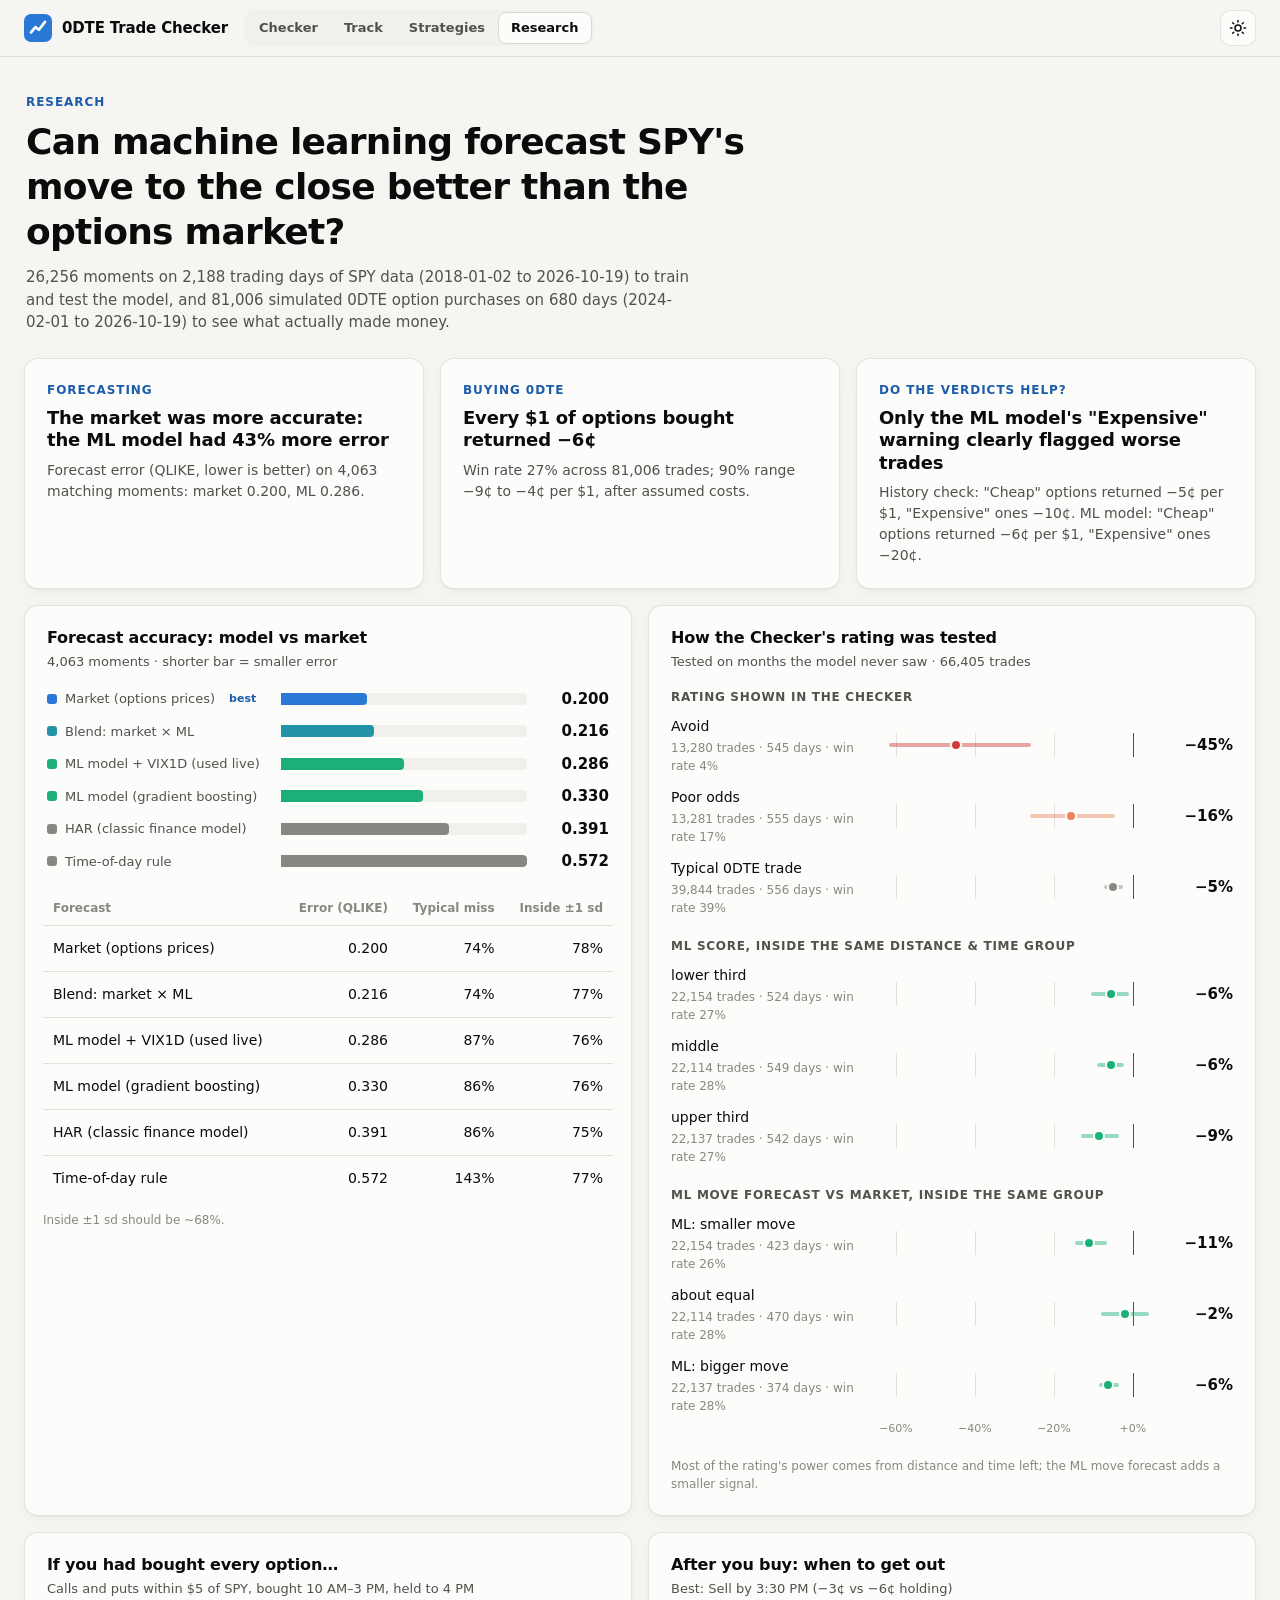
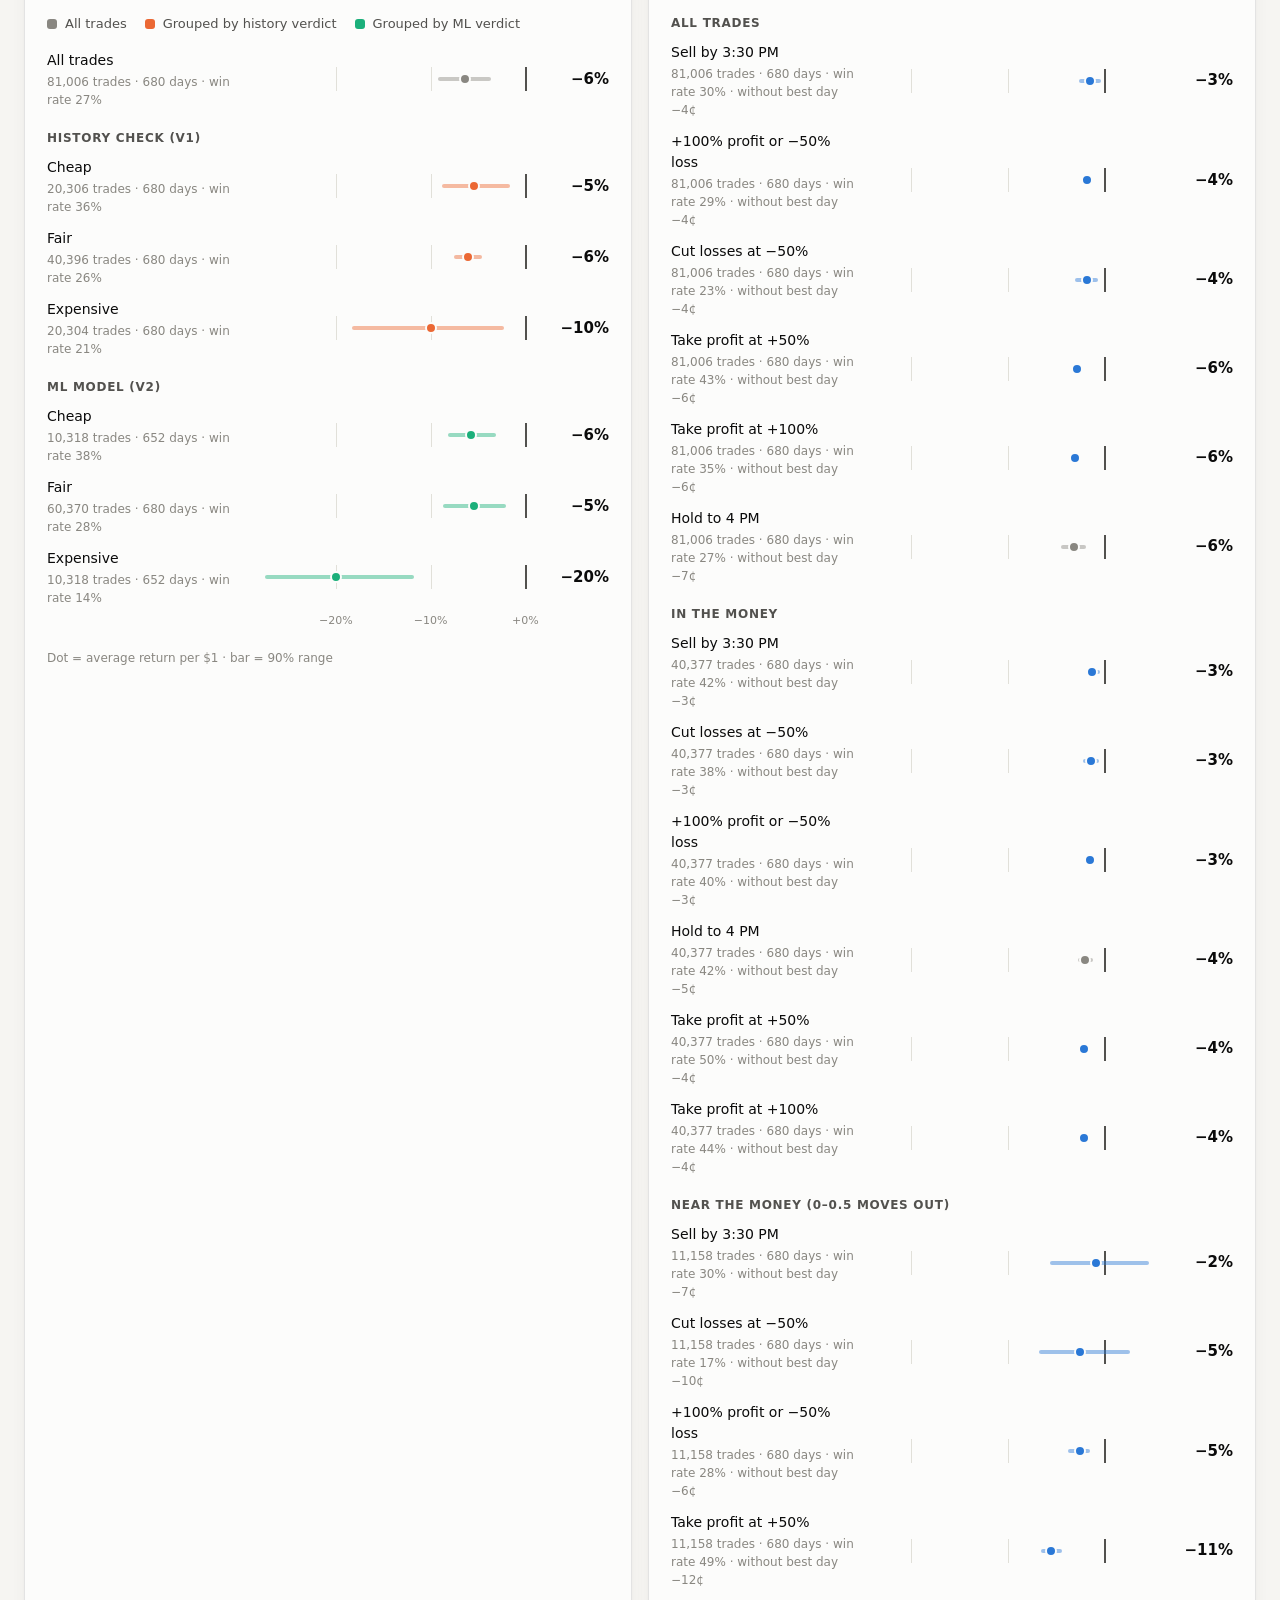
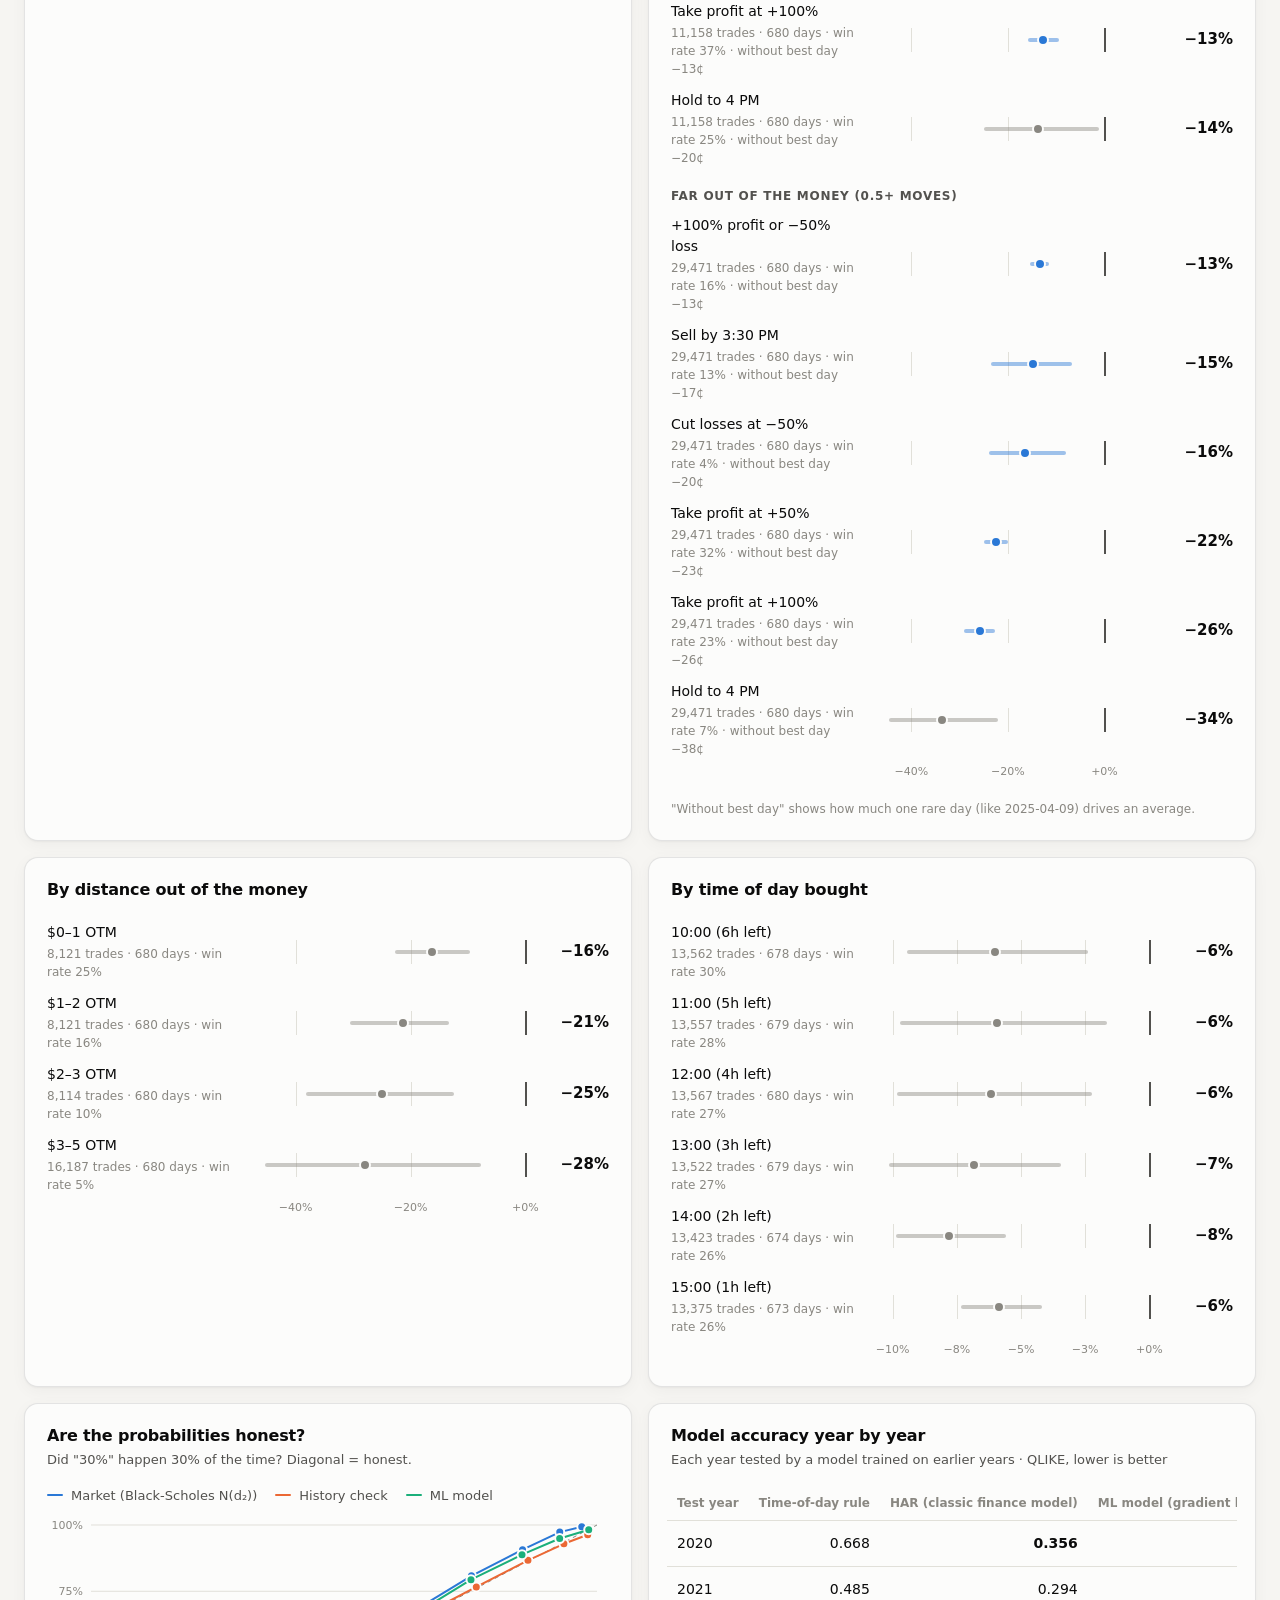
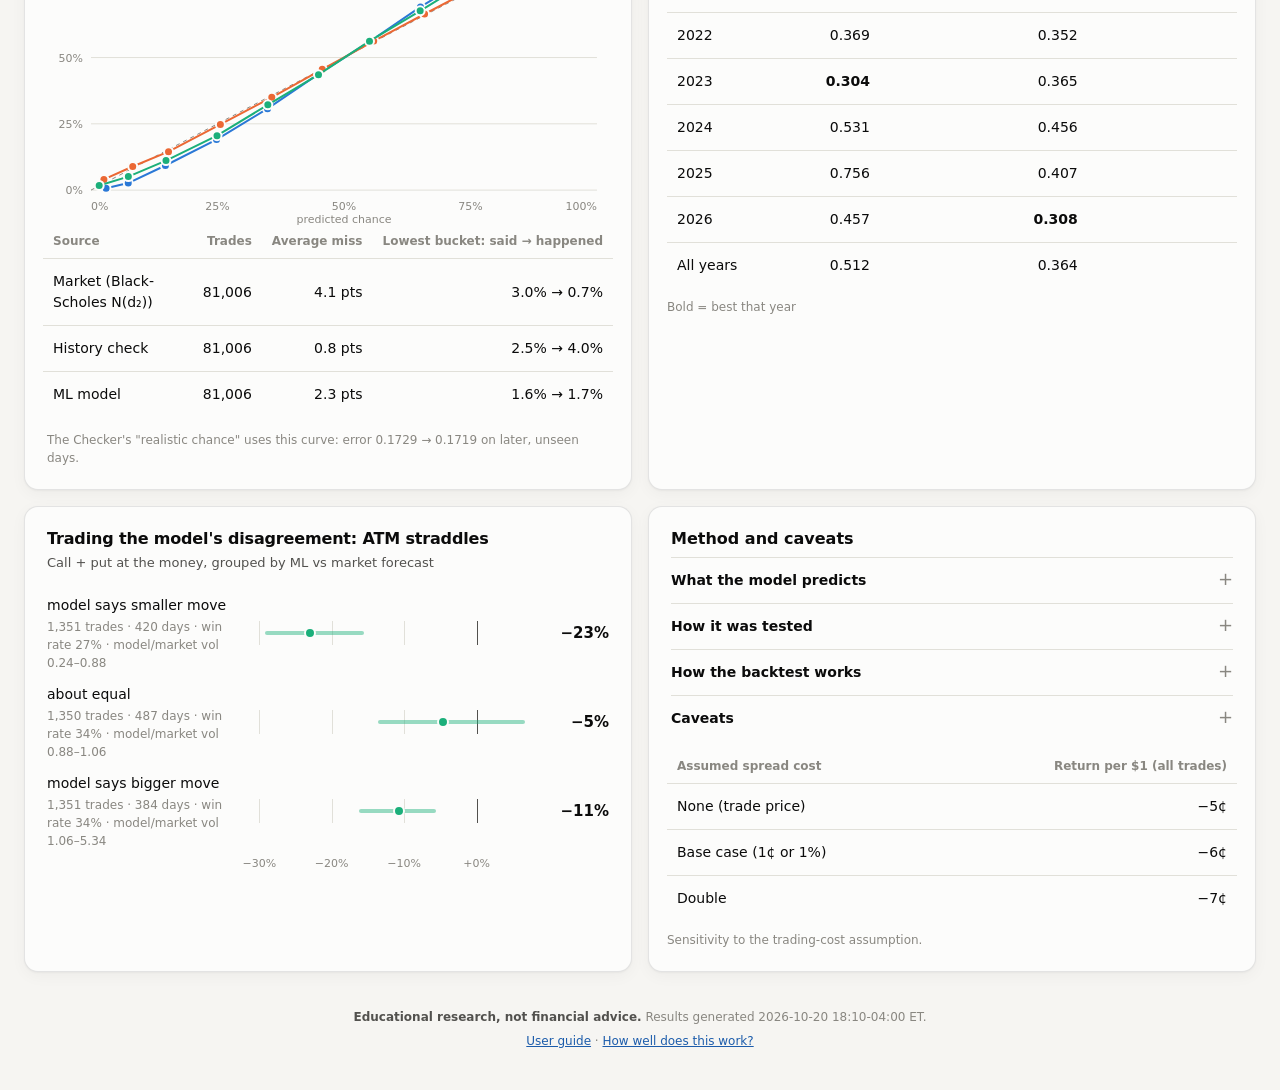
==== commit 122dd4ef: "Add Strategy Lab: backtested 0DTE strategies with live setups - Strategies page: ML-gated iron condo" ====
--- a/web/research.html
+++ b/web/research.html
@@ -21,6 +21,7 @@
       <nav class="nav" aria-label="Pages">
         <a href="/">Checker</a>
         <a href="track.html">Track</a>
+        <a href="strategies.html">Strategies</a>
         <a href="research.html" aria-current="page">Research</a>
       </nav>
       <div class="topbar-actions" style="margin-left:auto">
--- a/web/styles.css
+++ b/web/styles.css
@@ -741,3 +741,68 @@
 @media (max-width: 1000px) { .app .brand span { display: none; } }
 
 @media (max-width: 480px) { .app .ticker { display: none; } .app .topbar-actions { margin-left: auto; } }
+@media (max-width: 1220px) { .app .brand span { display: none; } }
+
+/* ---------- Strategy Lab ---------- */
+.workspace.lab { grid-template-columns: minmax(0, 1fr); }
+.lab-head { display: flex; justify-content: space-between; align-items: flex-end; gap: 16px; flex-wrap: wrap; }
+.lab-head h1 { font-size: 22px; letter-spacing: -0.02em; }
+.lab-today { display: flex; gap: 6px; flex-wrap: wrap; }
+.notes:empty { display: none; }
+.lab-grid { display: grid; grid-template-columns: repeat(2, minmax(0, 1fr)); gap: 16px; align-items: start; }
+#s-time { grid-column: 1 / -1; }
+.strat { display: flex; flex-direction: column; gap: 14px; }
+.strat-head { display: flex; justify-content: space-between; align-items: flex-start; gap: 12px; }
+.strat-head h2 { font-size: 17px; letter-spacing: -0.01em; }
+.strat-body { display: grid; grid-template-columns: minmax(0, 1fr); gap: 16px; }
+.strat-live { padding: 14px 16px; border-radius: 12px; background: var(--surface-2); }
+.strat-live:empty { display: none; }
+.strat h3 { font-size: 13px; font-weight: 650; color: var(--ink-2); margin-bottom: 8px; }
+.live-line { font-size: 14px; color: var(--ink); }
+.setup { margin-top: 12px; }
+.setup .stat-list { margin-top: 10px; }
+.legs { width: 100%; border-collapse: collapse; font-size: 13px; font-variant-numeric: tabular-nums; }
+.legs td { padding: 4px 0; }
+.legs td.num { text-align: right; }
+.legs tr.sell td:first-child { color: var(--critical-text); font-weight: 600; }
+.legs tr.buy td:first-child { color: var(--good-text); font-weight: 600; }
+.stop-rule { display: flex; gap: 8px; margin-top: 10px; font-size: 12px; color: var(--ink-2); }
+.stop-rule svg { width: 14px; height: 14px; flex: none; margin-top: 2px; stroke: currentColor; stroke-width: 2; fill: none; }
+
+.sig { flex: none; padding: 4px 12px; border-radius: 999px; font-size: 12px; font-weight: 650; white-space: nowrap; }
+.sig.on { background: var(--good-wash); color: var(--good-text); }
+.sig.info { background: var(--accent-wash); color: var(--accent-ink); }
+.sig.off { background: var(--neutral-wash); color: var(--ink-2); }
+.rating-chip.good { background: var(--good-wash); color: var(--good-text); }
+.rating-chip.neutral { background: var(--accent-wash); color: var(--accent-ink); }
+
+.bt-table { width: 100%; border-collapse: collapse; font-size: 13px; font-variant-numeric: tabular-nums; }
+.bt-table th { text-align: left; font-size: 11px; font-weight: 600; color: var(--muted); padding: 6px 8px; border-bottom: 1px solid var(--grid); white-space: nowrap; }
+.bt-table td { padding: 8px; border-bottom: 1px solid var(--grid); vertical-align: middle; }
+.bt-table tr:last-child td { border-bottom: 0; }
+.bt-table .num { text-align: right; white-space: nowrap; }
+.bt-table .strong { font-weight: 650; }
+.bt-table tr.used td { background: var(--accent-wash); }
+.bt-table tr.used td:first-child { border-radius: 8px 0 0 8px; }
+.bt-table tr.used td:last-child { border-radius: 0 8px 8px 0; }
+.bar-cell { width: 28%; min-width: 90px; }
+.mbar { position: relative; height: 14px; }
+.mbar-zero { position: absolute; left: 50%; top: 0; bottom: 0; width: 1px; background: var(--muted); opacity: 0.5; }
+.mbar-ci { position: absolute; top: 5px; height: 4px; border-radius: 2px; background: var(--neutral-wash); box-shadow: inset 0 0 0 1px var(--grid); }
+.mbar-dot { position: absolute; top: 2px; width: 10px; height: 10px; margin-left: -5px; border-radius: 50%; border: 2px solid var(--surface); }
+.mbar-dot.pos { background: var(--div-pos); }
+.mbar-dot.neg { background: var(--div-neg); }
+.two-up { display: grid; grid-template-columns: repeat(2, minmax(0, 1fr)); gap: 24px; }
+
+@media (max-width: 1100px) { .lab-grid, .two-up { grid-template-columns: minmax(0, 1fr); } }
+@media (max-width: 640px) {
+  .bar-cell { display: none; }
+  .strat-head { flex-direction: column; }
+}
+.bt-wrap { overflow-x: auto; }
+@media (max-width: 480px) {
+  .app .topbar-inner { padding: 10px 12px; gap: 8px; }
+  .app .nav a { padding: 5px 7px; font-size: 12px; }
+  .app .topbar-actions .icon-btn { width: 32px; height: 32px; }
+  .app .brand { display: none; }
+}
